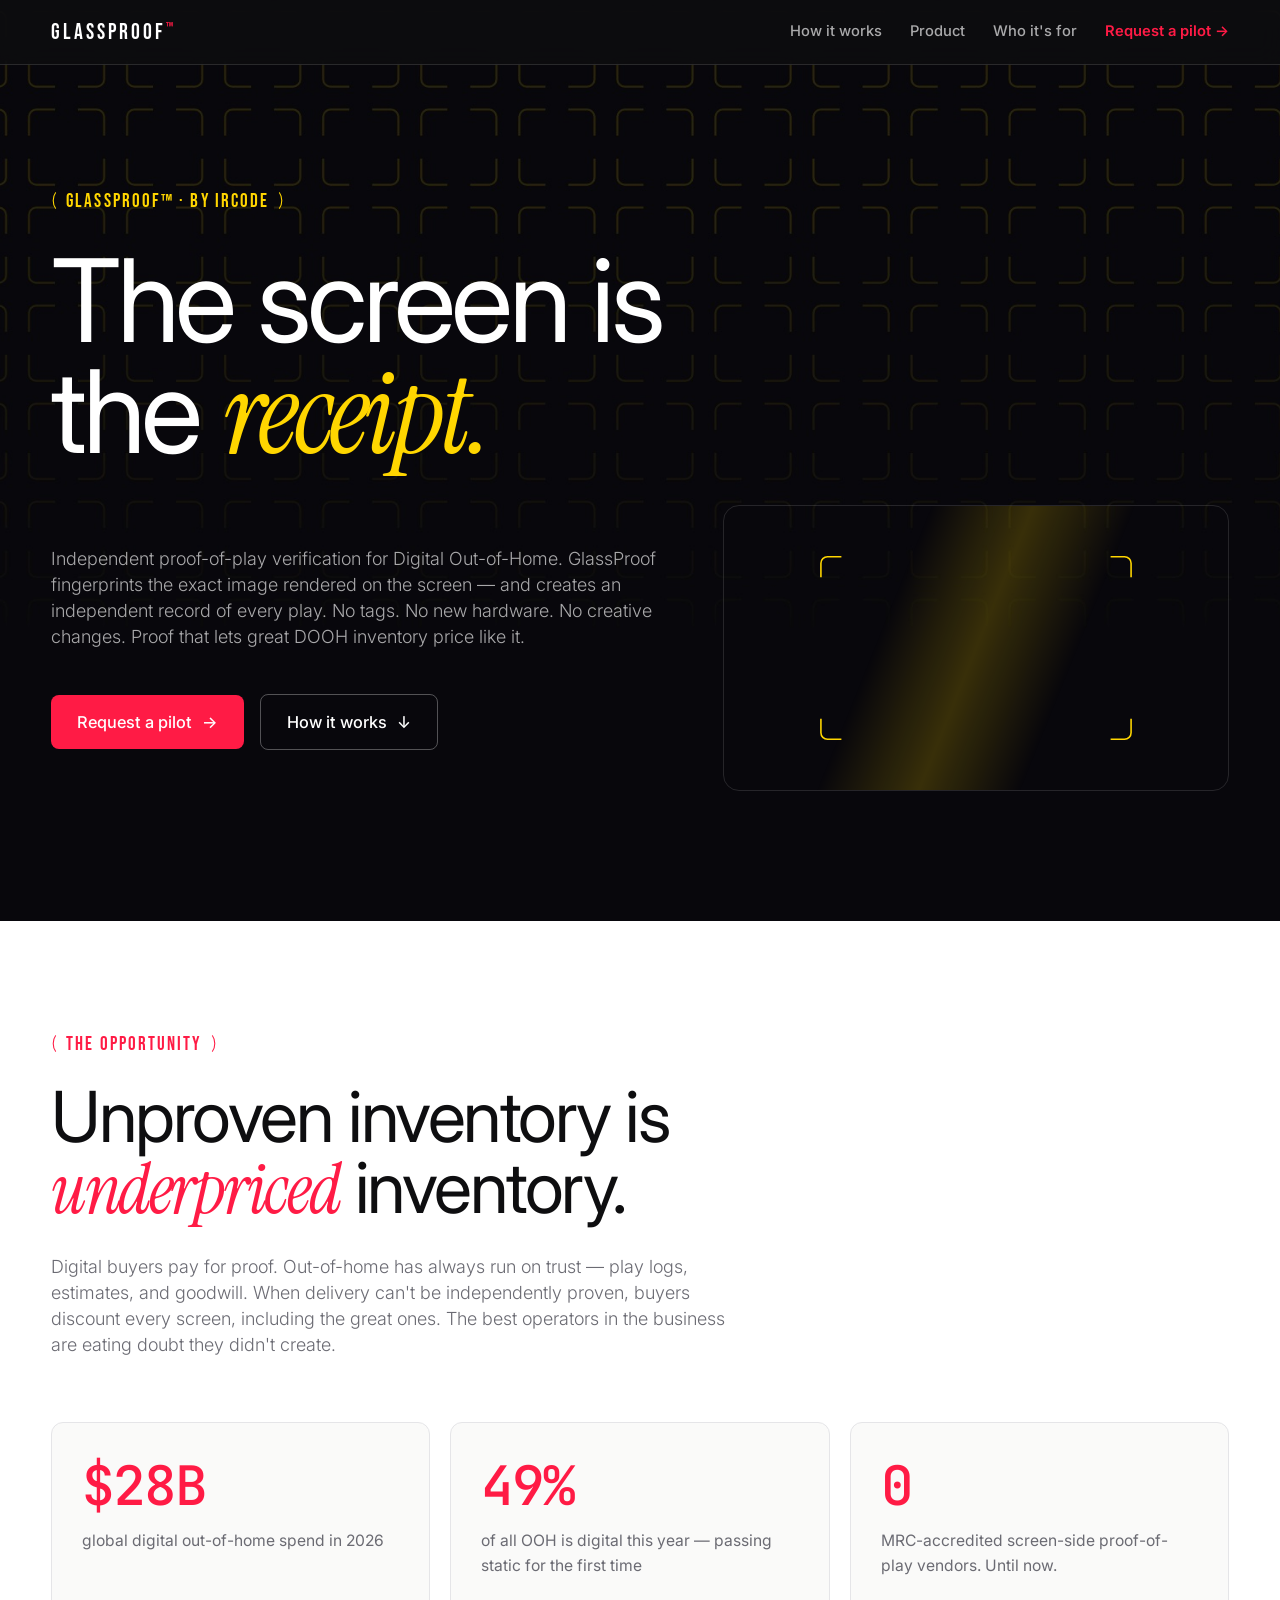
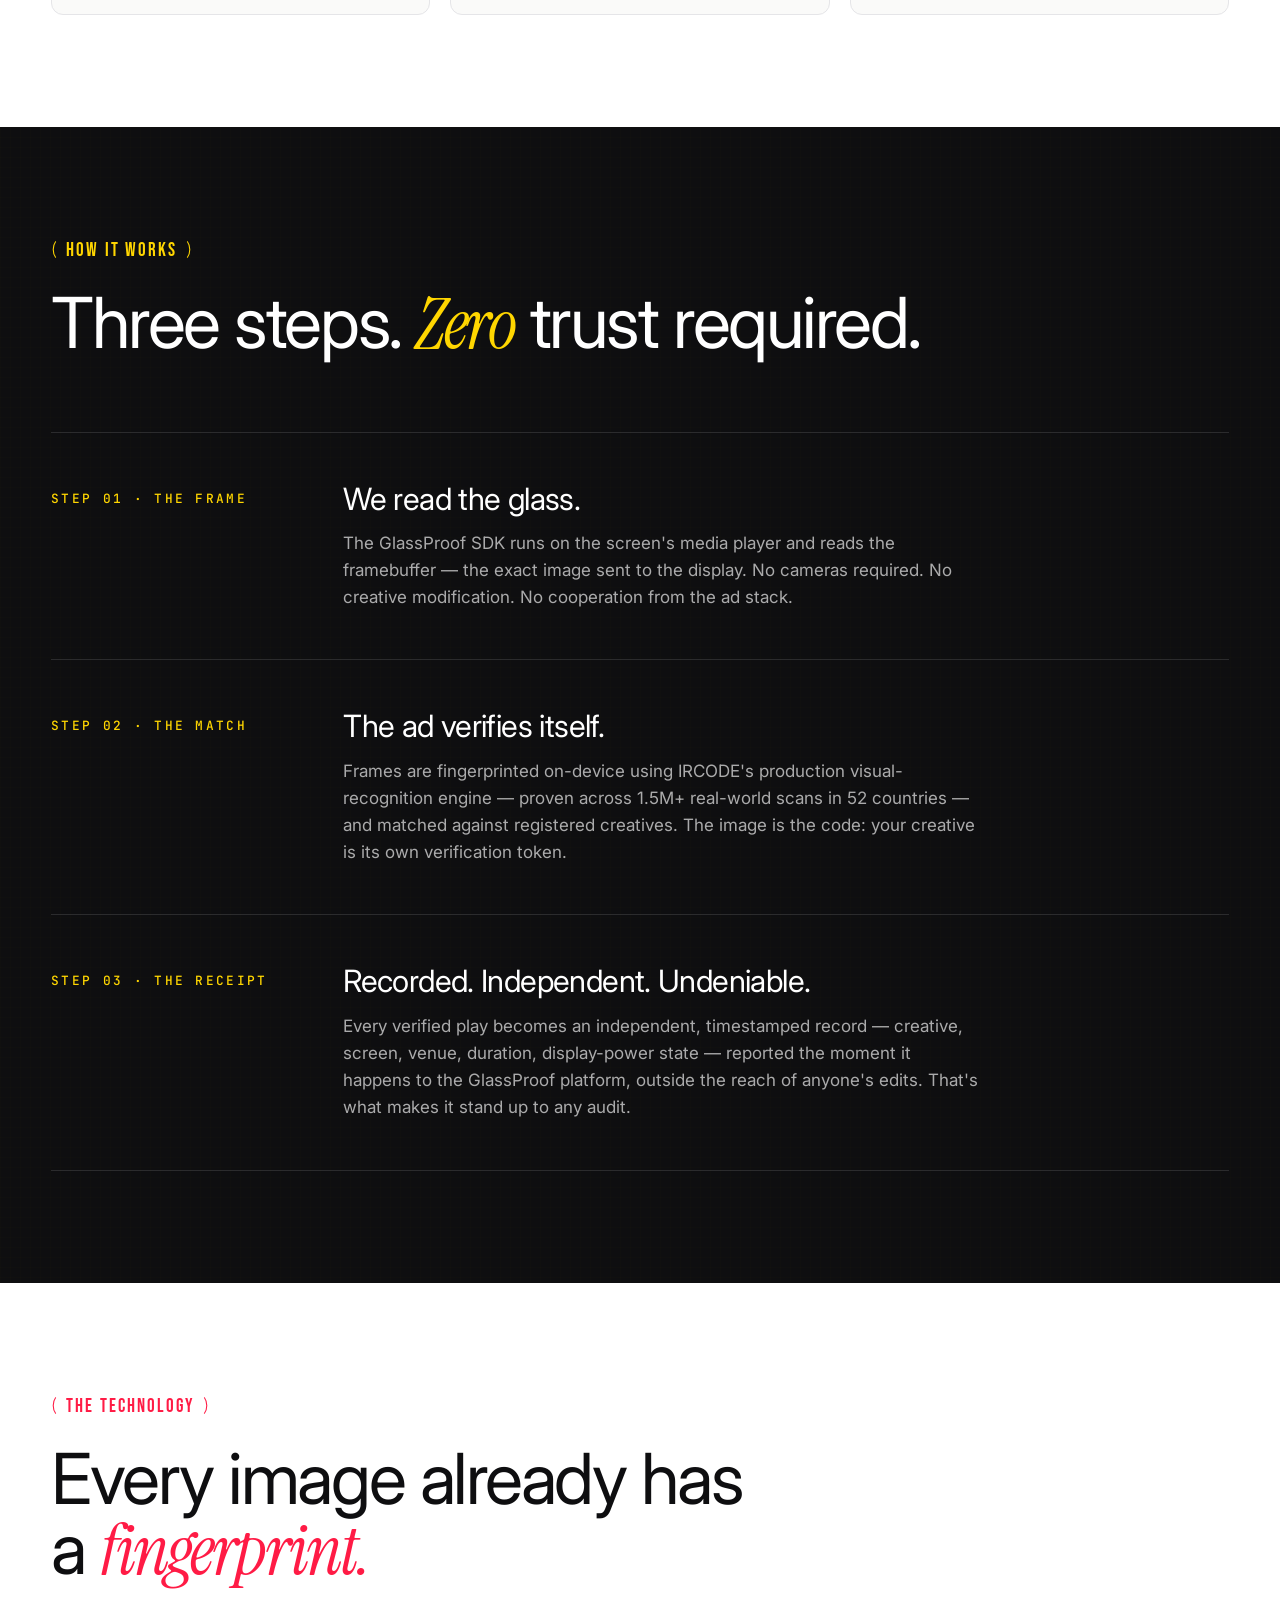
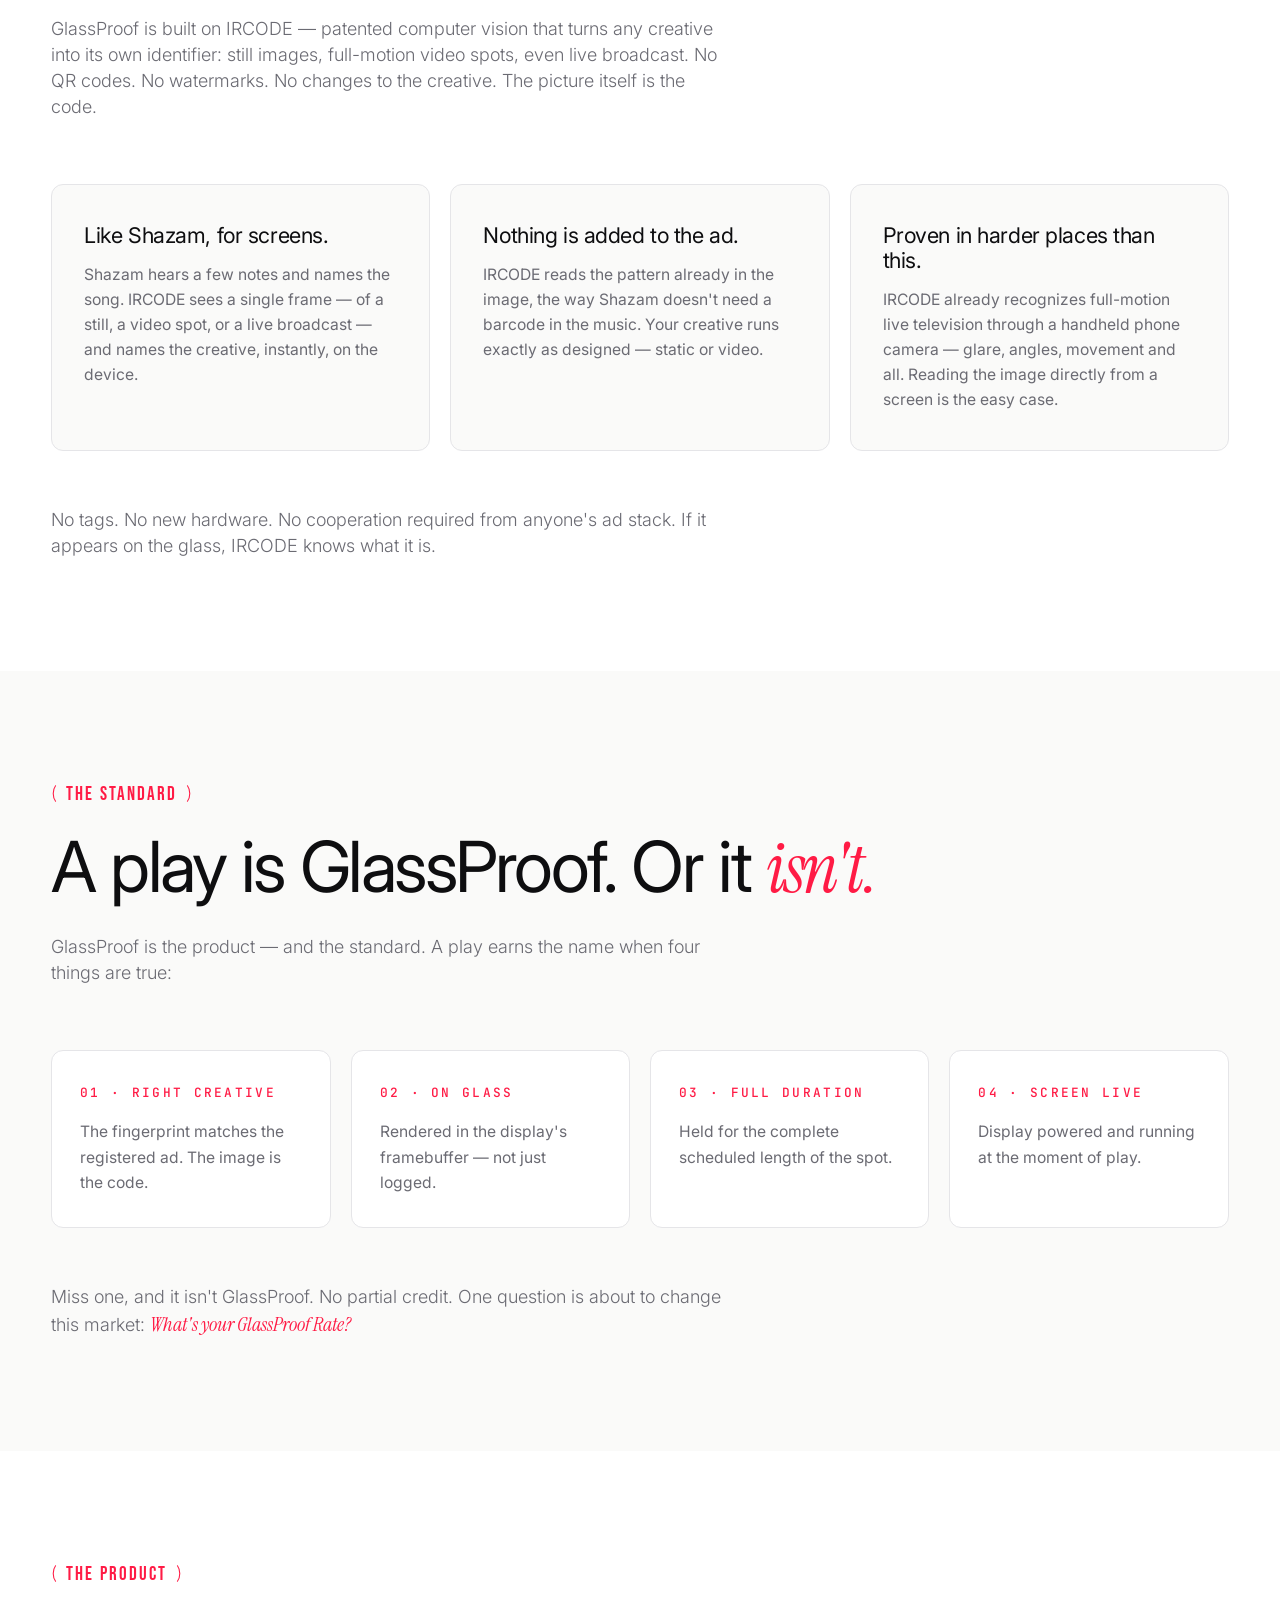
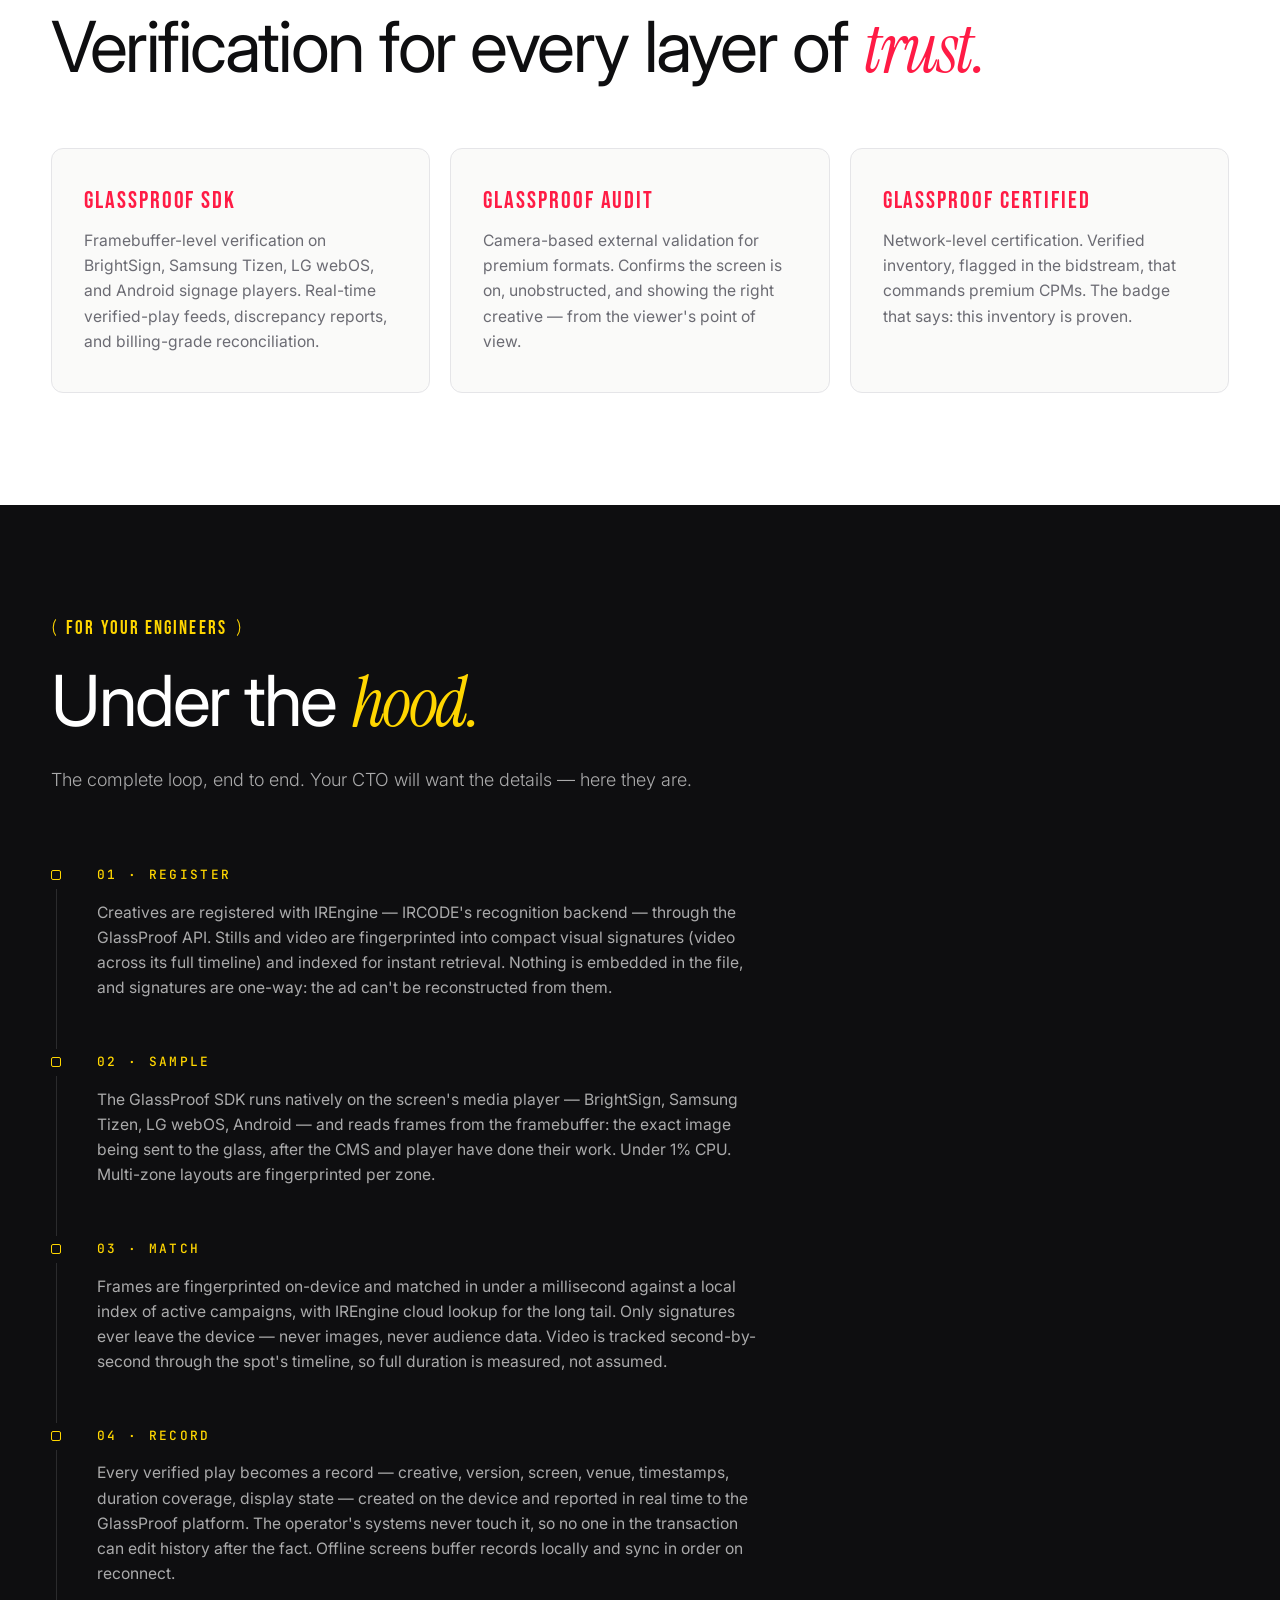
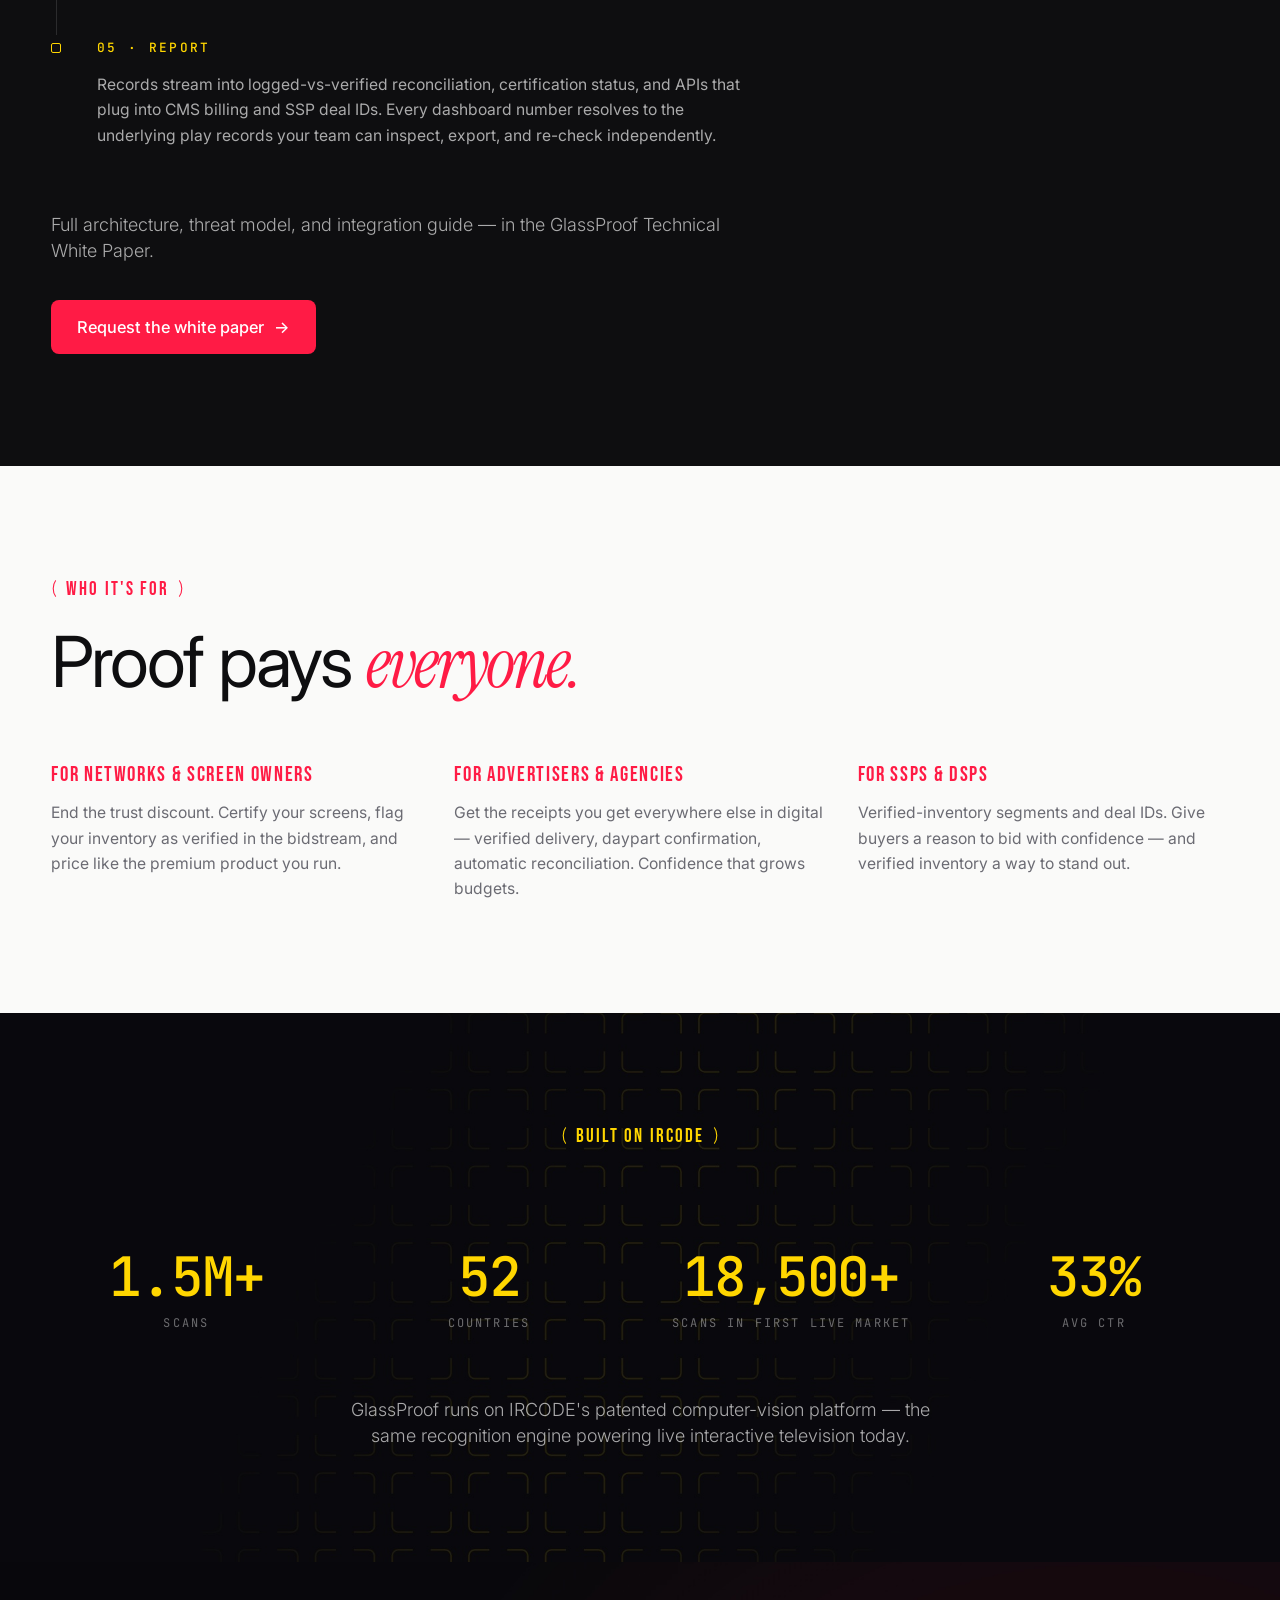
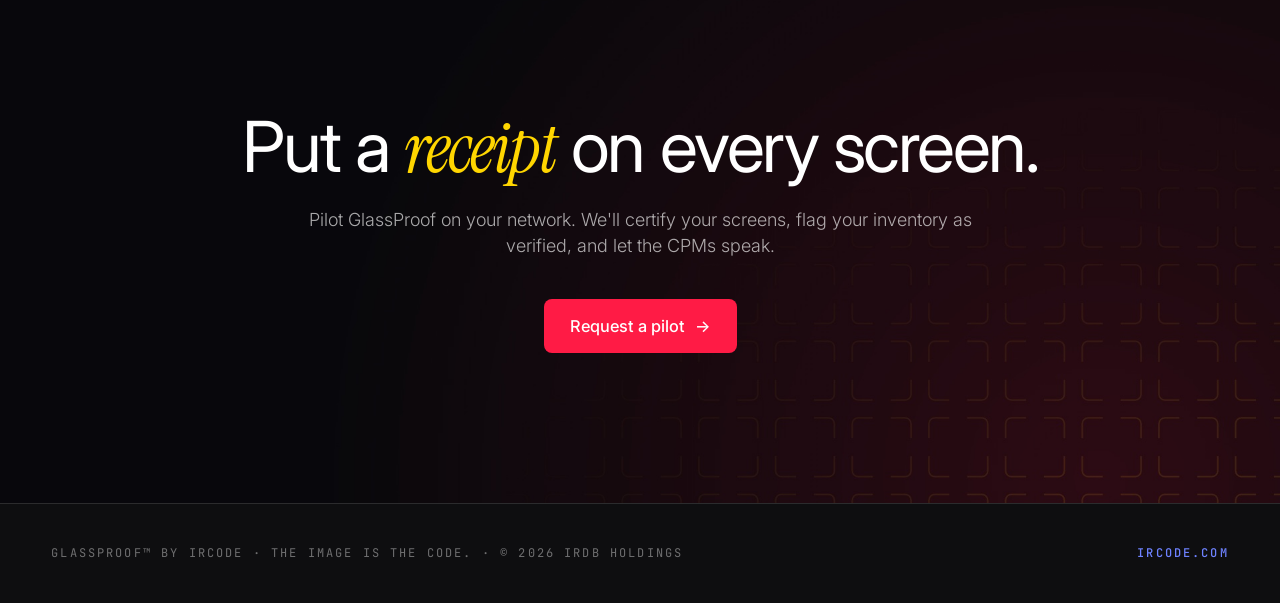
==== index.html @ 822cdcf4 "GlassProof marketing site" ====
<!DOCTYPE html>
<html lang="en">
<head>
  <meta charset="UTF-8">
  <meta name="viewport" content="width=device-width, initial-scale=1.0">
  <title>GlassProof™ by IRCODE — Digital Out-of-Home (DOOH) Proof-of-Play Verification</title>
  <meta name="description" content="Independent proof-of-play verification for Digital Out-of-Home (DOOH). GlassProof fingerprints the exact image rendered on the screen — and creates an independent record of every play.">
  <meta property="og:title" content="GlassProof™ by IRCODE — Digital Out-of-Home (DOOH) Proof-of-Play Verification">
  <meta property="og:description" content="Independent proof-of-play verification for Digital Out-of-Home (DOOH). No tags. No new hardware. No creative changes. Proof that lets great DOOH inventory price like it.">
  <meta property="og:type" content="website">
  <meta name="theme-color" content="#0E0E10">
  <link rel="preconnect" href="https://fonts.googleapis.com">
  <link rel="preconnect" href="https://fonts.gstatic.com" crossorigin>
  <link href="https://fonts.googleapis.com/css2?family=Bebas+Neue&family=Inter:wght@300;400;500;600;700&family=Instrument+Serif:ital@0;1&family=JetBrains+Mono:wght@400;500;700&display=swap" rel="stylesheet">
  <link rel="stylesheet" href="styles.css">
  <script>document.documentElement.classList.add('js');</script>
</head>
<body>

  <!-- ─── Header ─────────────────────────────────────────── -->
  <header class="site-header">
    <div class="container header-inner">
      <a href="#top" class="wordmark" aria-label="GlassProof — back to top">GLASSPROOF<span class="tm">™</span></a>
      <nav class="header-nav" aria-label="Primary">
        <a href="#how-it-works" class="nav-link">How it works</a>
        <a href="#product" class="nav-link">Product</a>
        <a href="#who" class="nav-link">Who it's for</a>
        <a href="mailto:bh@ircode.com?subject=GlassProof%20Pilot" class="nav-cta">Request a pilot <span class="arrow">→</span></a>
      </nav>
    </div>
  </header>

  <main id="top">

    <!-- ─── Hero ───────────────────────────────────────────── -->
    <section class="hero surface dark">
      <div class="hero-wash" aria-hidden="true"></div>
      <div class="container">
        <p class="eyebrow" data-reveal><svg class="pa" viewBox="0 0 7 22" fill="none" aria-hidden="true"><path d="M5.5 1 C1.5 6.5 1.5 15.5 5.5 21" stroke-width="1.4" stroke-linecap="round"/></svg><span class="txt">GLASSPROOF™ · BY IRCODE</span><svg class="pa" viewBox="0 0 7 22" fill="none" aria-hidden="true"><path d="M1.5 1 C5.5 6.5 5.5 15.5 1.5 21" stroke-width="1.4" stroke-linecap="round"/></svg></p>
        <h1 data-reveal>The screen is <br>the&nbsp;<em>receipt.</em></h1>
        <div class="hero-row">
          <div class="hero-copy">
            <p class="hero-sub" data-reveal>Independent proof-of-play verification for Digital Out-of-Home. GlassProof fingerprints the exact image rendered on the screen — and creates an independent record of every play. No tags. No new hardware. No creative changes. Proof that lets great DOOH inventory price like it.</p>
            <div class="cta-row" data-reveal>
              <a class="btn btn-primary" href="mailto:bh@ircode.com?subject=GlassProof%20Pilot">Request a pilot <span class="arrow">→</span></a>
              <a class="btn btn-ghost" href="#how-it-works">How it works <span class="arrow">↓</span></a>
            </div>
          </div>
          <figure class="hero-device" data-reveal aria-hidden="true">
            <img class="device-sweep" src="assets/scan-sweep_yellow_16x9.png" alt="" loading="eager">
            <img class="device-reticle" src="assets/reticle-frame_yellow_16x9.svg" alt="">
          </figure>
        </div>
      </div>
    </section>

    <!-- ─── Problem ────────────────────────────────────────── -->
    <section class="section section-problem surface">
      <div class="container">
        <p class="eyebrow" data-reveal><svg class="pa" viewBox="0 0 7 22" fill="none" aria-hidden="true"><path d="M5.5 1 C1.5 6.5 1.5 15.5 5.5 21" stroke-width="1.4" stroke-linecap="round"/></svg><span class="txt">The opportunity</span><svg class="pa" viewBox="0 0 7 22" fill="none" aria-hidden="true"><path d="M1.5 1 C5.5 6.5 5.5 15.5 1.5 21" stroke-width="1.4" stroke-linecap="round"/></svg></p>
        <h2 data-reveal>Unproven inventory is <em>underpriced</em>&nbsp;inventory.</h2>
        <p class="section-body" data-reveal>Digital buyers pay for proof. Out-of-home has always run on trust — play logs, estimates, and goodwill. When delivery can't be independently proven, buyers discount every screen, including the great ones. The best operators in the business are eating doubt they didn't create.</p>
        <div class="stat-grid">
          <div class="stat-card" data-reveal>
            <p class="stat-number">$28B</p>
            <p class="stat-label">global digital out-of-home spend in 2026</p>
          </div>
          <div class="stat-card" data-reveal>
            <p class="stat-number">49%</p>
            <p class="stat-label">of all OOH is digital this year — passing static for the first time</p>
          </div>
          <div class="stat-card" data-reveal>
            <p class="stat-number">0</p>
            <p class="stat-label">MRC-accredited screen-side proof-of-play vendors. Until now.</p>
          </div>
        </div>
      </div>
    </section>

    <!-- ─── How it works ───────────────────────────────────── -->
    <section class="section section-how surface dark" id="how-it-works">
      <div class="container">
        <p class="eyebrow" data-reveal><svg class="pa" viewBox="0 0 7 22" fill="none" aria-hidden="true"><path d="M5.5 1 C1.5 6.5 1.5 15.5 5.5 21" stroke-width="1.4" stroke-linecap="round"/></svg><span class="txt">How it works</span><svg class="pa" viewBox="0 0 7 22" fill="none" aria-hidden="true"><path d="M1.5 1 C5.5 6.5 5.5 15.5 1.5 21" stroke-width="1.4" stroke-linecap="round"/></svg></p>
        <h2 data-reveal>Three steps. <em>Zero</em> trust&nbsp;required.</h2>
        <ol class="steps">
          <li class="step" data-reveal>
            <p class="step-label">Step 01 · The frame</p>
            <div class="step-body">
              <h3>We read the glass.</h3>
              <p>The GlassProof SDK runs on the screen's media player and reads the framebuffer — the exact image sent to the display. No cameras required. No creative modification. No cooperation from the ad stack.</p>
            </div>
          </li>
          <li class="step" data-reveal>
            <p class="step-label">Step 02 · The match</p>
            <div class="step-body">
              <h3>The ad verifies itself.</h3>
              <p>Frames are fingerprinted on-device using IRCODE's production visual-recognition engine — proven across 1.5M+ real-world scans in 52 countries — and matched against registered creatives. The image is the code: your creative is its own verification token.</p>
            </div>
          </li>
          <li class="step" data-reveal>
            <p class="step-label">Step 03 · The receipt</p>
            <div class="step-body">
              <h3>Recorded. Independent. Undeniable.</h3>
              <p>Every verified play becomes an independent, timestamped record — creative, screen, venue, duration, display-power state — reported the moment it happens to the GlassProof platform, outside the reach of anyone's edits. That's what makes it stand up to any&nbsp;audit.</p>
            </div>
          </li>
        </ol>
      </div>
    </section>

    <!-- ─── The technology ─────────────────────────────────── -->
    <section class="section section-tech surface" id="technology">
      <div class="container">
        <p class="eyebrow" data-reveal><svg class="pa" viewBox="0 0 7 22" fill="none" aria-hidden="true"><path d="M5.5 1 C1.5 6.5 1.5 15.5 5.5 21" stroke-width="1.4" stroke-linecap="round"/></svg><span class="txt">The technology</span><svg class="pa" viewBox="0 0 7 22" fill="none" aria-hidden="true"><path d="M1.5 1 C5.5 6.5 5.5 15.5 1.5 21" stroke-width="1.4" stroke-linecap="round"/></svg></p>
        <h2 data-reveal>Every image already has a&nbsp;<em>fingerprint.</em></h2>
        <p class="section-body" data-reveal>GlassProof is built on IRCODE — patented computer vision that turns any creative into its own identifier: still images, full-motion video spots, even live broadcast. No QR codes. No watermarks. No changes to the creative. The picture itself is the code.</p>
        <div class="tech-grid">
          <div class="tech-card" data-reveal>
            <h3>Like Shazam, for screens.</h3>
            <p>Shazam hears a few notes and names the song. IRCODE sees a single frame — of a still, a video spot, or a live broadcast — and names the creative, instantly, on the device.</p>
          </div>
          <div class="tech-card" data-reveal>
            <h3>Nothing is added to the ad.</h3>
            <p>IRCODE reads the pattern already in the image, the way Shazam doesn't need a barcode in the music. Your creative runs exactly as designed — static or video.</p>
          </div>
          <div class="tech-card" data-reveal>
            <h3>Proven in harder places than this.</h3>
            <p>IRCODE already recognizes full-motion live television through a handheld phone camera — glare, angles, movement and all. Reading the image directly from a screen is the easy case.</p>
          </div>
        </div>
        <p class="tech-closer" data-reveal>No tags. No new hardware. No cooperation required from anyone's ad stack. If it appears on the glass, IRCODE knows what it&nbsp;is.</p>
      </div>
    </section>

    <!-- ─── The standard ───────────────────────────────────── -->
    <section class="section section-standard surface bg2" id="standard">
      <div class="container">
        <p class="eyebrow" data-reveal><svg class="pa" viewBox="0 0 7 22" fill="none" aria-hidden="true"><path d="M5.5 1 C1.5 6.5 1.5 15.5 5.5 21" stroke-width="1.4" stroke-linecap="round"/></svg><span class="txt">The standard</span><svg class="pa" viewBox="0 0 7 22" fill="none" aria-hidden="true"><path d="M1.5 1 C5.5 6.5 5.5 15.5 1.5 21" stroke-width="1.4" stroke-linecap="round"/></svg></p>
        <h2 data-reveal>A play is GlassProof. Or it&nbsp;<em>isn't.</em></h2>
        <p class="section-body" data-reveal>GlassProof is the product — and the standard. A play earns the name when four things are true:</p>
        <div class="cond-grid">
          <div class="cond-card" data-reveal>
            <p class="cond-label">01 · RIGHT CREATIVE</p>
            <p class="cond-copy">The fingerprint matches the registered ad. The image is the code.</p>
          </div>
          <div class="cond-card" data-reveal>
            <p class="cond-label">02 · ON GLASS</p>
            <p class="cond-copy">Rendered in the display's framebuffer — not just logged.</p>
          </div>
          <div class="cond-card" data-reveal>
            <p class="cond-label">03 · FULL DURATION</p>
            <p class="cond-copy">Held for the complete scheduled length of the spot.</p>
          </div>
          <div class="cond-card" data-reveal>
            <p class="cond-label">04 · SCREEN LIVE</p>
            <p class="cond-copy">Display powered and running at the moment of play.</p>
          </div>
        </div>
        <p class="standard-closer" data-reveal>Miss one, and it isn't GlassProof. No partial credit. One question is about to change this market: <em>What's your GlassProof&nbsp;Rate?</em></p>
      </div>
    </section>

    <!-- ─── Product tiers ──────────────────────────────────── -->
    <section class="section section-product surface" id="product">
      <div class="container">
        <p class="eyebrow" data-reveal><svg class="pa" viewBox="0 0 7 22" fill="none" aria-hidden="true"><path d="M5.5 1 C1.5 6.5 1.5 15.5 5.5 21" stroke-width="1.4" stroke-linecap="round"/></svg><span class="txt">The product</span><svg class="pa" viewBox="0 0 7 22" fill="none" aria-hidden="true"><path d="M1.5 1 C5.5 6.5 5.5 15.5 1.5 21" stroke-width="1.4" stroke-linecap="round"/></svg></p>
        <h2 data-reveal>Verification for every layer of&nbsp;<em>trust.</em></h2>
        <div class="card-grid">
          <div class="tier-card" data-reveal>
            <h3>GlassProof SDK</h3>
            <p>Framebuffer-level verification on BrightSign, Samsung Tizen, LG webOS, and Android signage players. Real-time verified-play feeds, discrepancy reports, and billing-grade reconciliation.</p>
          </div>
          <div class="tier-card" data-reveal>
            <h3>GlassProof Audit</h3>
            <p>Camera-based external validation for premium formats. Confirms the screen is on, unobstructed, and showing the right creative — from the viewer's point of view.</p>
          </div>
          <div class="tier-card" data-reveal>
            <h3>GlassProof Certified</h3>
            <p>Network-level certification. Verified inventory, flagged in the bidstream, that commands premium CPMs. The badge that says: this inventory is proven.</p>
          </div>
        </div>
      </div>
    </section>

    <!-- ─── Under the hood ─────────────────────────────────── -->
    <section class="section section-hood surface dark" id="under-the-hood">
      <div class="container">
        <p class="eyebrow" data-reveal><svg class="pa" viewBox="0 0 7 22" fill="none" aria-hidden="true"><path d="M5.5 1 C1.5 6.5 1.5 15.5 5.5 21" stroke-width="1.4" stroke-linecap="round"/></svg><span class="txt">For your engineers</span><svg class="pa" viewBox="0 0 7 22" fill="none" aria-hidden="true"><path d="M1.5 1 C5.5 6.5 5.5 15.5 1.5 21" stroke-width="1.4" stroke-linecap="round"/></svg></p>
        <h2 data-reveal>Under the&nbsp;<em>hood.</em></h2>
        <p class="section-body" data-reveal>The complete loop, end to end. Your CTO will want the details — here they&nbsp;are.</p>
        <ol class="hood-flow">
          <li class="hood-step" data-reveal>
            <p class="hood-label">01 · REGISTER</p>
            <p class="hood-copy">Creatives are registered with IREngine — IRCODE's recognition backend — through the GlassProof API. Stills and video are fingerprinted into compact visual signatures (video across its full timeline) and indexed for instant retrieval. Nothing is embedded in the file, and signatures are one-way: the ad can't be reconstructed from them.</p>
          </li>
          <li class="hood-step" data-reveal>
            <p class="hood-label">02 · SAMPLE</p>
            <p class="hood-copy">The GlassProof SDK runs natively on the screen's media player — BrightSign, Samsung Tizen, LG webOS, Android — and reads frames from the framebuffer: the exact image being sent to the glass, after the CMS and player have done their work. Under 1% CPU. Multi-zone layouts are fingerprinted per zone.</p>
          </li>
          <li class="hood-step" data-reveal>
            <p class="hood-label">03 · MATCH</p>
            <p class="hood-copy">Frames are fingerprinted on-device and matched in under a millisecond against a local index of active campaigns, with IREngine cloud lookup for the long tail. Only signatures ever leave the device — never images, never audience data. Video is tracked second-by-second through the spot's timeline, so full duration is measured, not assumed.</p>
          </li>
          <li class="hood-step" data-reveal>
            <p class="hood-label">04 · RECORD</p>
            <p class="hood-copy">Every verified play becomes a record — creative, version, screen, venue, timestamps, duration coverage, display state — created on the device and reported in real time to the GlassProof platform. The operator's systems never touch it, so no one in the transaction can edit history after the fact. Offline screens buffer records locally and sync in order on reconnect.</p>
          </li>
          <li class="hood-step" data-reveal>
            <p class="hood-label">05 · REPORT</p>
            <p class="hood-copy">Records stream into logged-vs-verified reconciliation, certification status, and APIs that plug into CMS billing and SSP deal IDs. Every dashboard number resolves to the underlying play records your team can inspect, export, and re-check independently.</p>
          </li>
        </ol>
        <p class="hood-closer" data-reveal>Full architecture, threat model, and integration guide — in the GlassProof Technical White&nbsp;Paper.</p>
        <div class="cta-row" data-reveal>
          <a class="btn btn-primary" href="mailto:bh@ircode.com?subject=GlassProof%20Technical%20White%20Paper">Request the white paper <span class="arrow">→</span></a>
        </div>
      </div>
    </section>

    <!-- ─── Who it's for ───────────────────────────────────── -->
    <section class="section section-who surface bg2" id="who">
      <div class="container">
        <p class="eyebrow" data-reveal><svg class="pa" viewBox="0 0 7 22" fill="none" aria-hidden="true"><path d="M5.5 1 C1.5 6.5 1.5 15.5 5.5 21" stroke-width="1.4" stroke-linecap="round"/></svg><span class="txt">Who it's for</span><svg class="pa" viewBox="0 0 7 22" fill="none" aria-hidden="true"><path d="M1.5 1 C5.5 6.5 5.5 15.5 1.5 21" stroke-width="1.4" stroke-linecap="round"/></svg></p>
        <h2 data-reveal>Proof pays&nbsp;<em>everyone.</em></h2>
        <div class="who-grid">
          <div class="who-col" data-reveal>
            <h3>For networks &amp; screen owners</h3>
            <p>End the trust discount. Certify your screens, flag your inventory as verified in the bidstream, and price like the premium product you run.</p>
          </div>
          <div class="who-col" data-reveal>
            <h3>For advertisers &amp; agencies</h3>
            <p>Get the receipts you get everywhere else in digital — verified delivery, daypart confirmation, automatic reconciliation. Confidence that grows budgets.</p>
          </div>
          <div class="who-col" data-reveal>
            <h3>For SSPs &amp; DSPs</h3>
            <p>Verified-inventory segments and deal IDs. Give buyers a reason to bid with confidence — and verified inventory a way to stand out.</p>
          </div>
        </div>
      </div>
    </section>

    <!-- ─── Proof band ─────────────────────────────────────── -->
    <section class="section section-proof surface dark">
      <div class="container">
        <p class="eyebrow" data-reveal><svg class="pa" viewBox="0 0 7 22" fill="none" aria-hidden="true"><path d="M5.5 1 C1.5 6.5 1.5 15.5 5.5 21" stroke-width="1.4" stroke-linecap="round"/></svg><span class="txt">Built on IRCODE</span><svg class="pa" viewBox="0 0 7 22" fill="none" aria-hidden="true"><path d="M1.5 1 C5.5 6.5 5.5 15.5 1.5 21" stroke-width="1.4" stroke-linecap="round"/></svg></p>
        <div class="proof-stats">
          <div class="proof-stat" data-reveal>
            <p class="stat-number">1.5M+</p>
            <p class="stat-label">scans</p>
          </div>
          <div class="proof-stat" data-reveal>
            <p class="stat-number">52</p>
            <p class="stat-label">countries</p>
          </div>
          <div class="proof-stat" data-reveal>
            <p class="stat-number">18,500+</p>
            <p class="stat-label">scans in first live market</p>
          </div>
          <div class="proof-stat" data-reveal>
            <p class="stat-number">33%</p>
            <p class="stat-label">avg CTR</p>
          </div>
        </div>
        <p class="proof-line" data-reveal>GlassProof runs on IRCODE's patented computer-vision platform — the same recognition engine powering live interactive television today.</p>
      </div>
    </section>

    <!-- ─── Final CTA ──────────────────────────────────────── -->
    <section class="section section-final surface dark">
      <div class="container">
        <h2 data-reveal>Put a <em>receipt</em> on every&nbsp;screen.</h2>
        <p class="section-body" data-reveal>Pilot GlassProof on your network. We'll certify your screens, flag your inventory as verified, and let the CPMs speak.</p>
        <div class="cta-row cta-center" data-reveal>
          <a class="btn btn-primary" href="mailto:bh@ircode.com?subject=GlassProof%20Pilot">Request a pilot <span class="arrow">→</span></a>
        </div>
      </div>
    </section>

  </main>

  <!-- ─── Footer ─────────────────────────────────────────── -->
  <footer class="site-footer surface dark">
    <div class="container footer-inner">
      <p>GLASSPROOF™ by IRCODE · The image is the code. · © 2026 IRDB Holdings</p>
      <a href="https://ircode.com" class="footer-link">ircode.com</a>
    </div>
  </footer>

  <script src="reveal.js" defer></script>
</body>
</html>
---- styles.css ----
/* ═══════════════════════════════════════════════════════════
   GlassProof™ by IRCODE — landing page
   Design language: OFFICIAL IRCODE 2026 BRAND SYSTEM
   Ink #0E0E10 · Coral #FF1B45 · Yellow #FFD600 · Spectral #2B4CF0 (#6E82FF on dark)
   Bebas Neue eyebrows · Inter body+headlines · Instrument Serif italic accent ·
   JetBrains Mono stats · 1280px container · custom cubic-bezier easing only
   ═══════════════════════════════════════════════════════════ */

:root {
  /* Palette — verbatim from BRAND-GUIDELINES-v2 */
  --bg: #FFFFFF;
  --bg-2: #FAFAF9;
  --bg-3: #F5F5F4;
  --ink: #0E0E10;
  --ink-2: #16161A;
  --ink-mute: #6B6B73;
  --ink-faint: #9B9BA3;
  --rule: #E5E5E8;
  --red: #FF1B45;
  --red-deep: #C4123A;
  --yellow: #FFD600;
  --yellow-deep: #C4A800;
  --spectral: #2B4CF0;
  --spectral-deep: #1E39C4;
  --spectral-lift: #6E82FF;

  /* Typography */
  --font-sans: "Inter", -apple-system, BlinkMacSystemFont, sans-serif;
  --font-italic: "Instrument Serif", Georgia, serif;
  --font-mono: "JetBrains Mono", ui-monospace, SFMono-Regular, monospace;
  --font-eyebrow: "Bebas Neue", "Inter", sans-serif;

  /* Type scale (brand fluid clamps; H1 min lowered for 390px safety) */
  --text-h1: clamp(44px, 9vw, 128px);
  --text-h2: clamp(40px, 5.5vw, 80px);
  --text-h3: clamp(24px, 2.4vw, 32px);
  --text-lede: clamp(18px, 1.4vw, 22px);

  /* Layout */
  --container-max: 1280px;
  --pad-x: clamp(20px, 4vw, 56px);

  /* Motion — custom curves only; ease/ease-in/ease-out/linear are banned */
  --ease-expo: cubic-bezier(0.16, 1, 0.3, 1);
  --ease-quart: cubic-bezier(0.25, 1, 0.5, 1);
  --ease-overshoot: cubic-bezier(0.34, 1.56, 0.64, 1);
}

/* Surface system — light by default, .dark flips the local tokens */
.surface {
  --s-bg: var(--bg);
  --s-text: var(--ink);
  --s-mute: var(--ink-mute);
  --s-faint: var(--ink-faint);
  --s-rule: var(--rule);
  --s-card: var(--bg-2);
  --s-accent: var(--red);        /* italic accents, eyebrows, stats: red on light */
  --s-spectral: var(--spectral);
  background: var(--s-bg);
  color: var(--s-text);
}
.surface.bg2 { --s-bg: var(--bg-2); --s-card: var(--bg); }
.surface.dark {
  --s-bg: var(--ink);
  --s-text: #FFFFFF;
  --s-mute: rgba(255, 255, 255, 0.65);
  --s-faint: rgba(255, 255, 255, 0.4);
  --s-rule: rgba(255, 255, 255, 0.12);
  --s-card: var(--ink-2);
  --s-accent: var(--yellow);     /* yellow on dark */
  --s-spectral: var(--spectral-lift);
}

*, *::before, *::after { box-sizing: border-box; }

html { scroll-behavior: smooth; }

body {
  margin: 0;
  background: var(--ink);
  color: #FFFFFF;
  font-family: var(--font-sans);
  font-size: 17px;
  font-weight: 400;
  line-height: 1.6;
  -webkit-font-smoothing: antialiased;
  -moz-osx-font-smoothing: grayscale;
  text-rendering: optimizeLegibility;
}

.container {
  max-width: var(--container-max);
  margin: 0 auto;
  padding: 0 var(--pad-x);
}

/* ─── Typography ─────────────────────────────────────────── */

h1, h2, h3 { margin: 0; }

h1 {
  font-size: var(--text-h1);
  font-weight: 400;
  letter-spacing: -0.04em;
  line-height: 0.96;
  margin: 28px 0 36px;
}

h2 {
  font-size: var(--text-h2);
  font-weight: 400;
  letter-spacing: -0.035em;
  line-height: 1.0;
  margin: 22px 0 30px;
  max-width: 22ch;
}

/* The italic signature: one word per headline drops to Instrument Serif.
   Yellow on dark, red on light — never spectral. */
h1 em, h2 em {
  font-family: var(--font-italic);
  font-style: italic;
  font-weight: 400;
  color: var(--s-accent);
}

h3 {
  font-size: var(--text-h3);
  font-weight: 400;
  letter-spacing: -0.02em;
  line-height: 1.15;
  margin: 0 0 14px;
}

p { margin: 0 0 1em; }
p:last-child { margin-bottom: 0; }

/* Eyebrow — Bebas Neue in parenthesis arcs. Yellow on dark, red on light. */
.eyebrow {
  display: inline-flex;
  align-items: center;
  gap: 9px;
  font-family: var(--font-eyebrow);
  font-size: 19px;
  font-weight: 400;
  line-height: 1;
  letter-spacing: 0.11em;
  text-transform: uppercase;
  color: var(--s-accent);
  margin: 0;
}
.eyebrow .pa { width: 6px; height: 17px; flex: none; display: block; }
.eyebrow .pa path { stroke: currentColor; }
.eyebrow .txt { padding-top: 2px; }  /* optical baseline nudge for Bebas */

.section-body {
  font-size: var(--text-lede);
  font-weight: 300;
  line-height: 1.45;
  color: var(--s-mute);
  max-width: 62ch;
}

/* ─── Header ─────────────────────────────────────────────── */

.site-header {
  position: fixed;
  top: 0; left: 0; right: 0;
  z-index: 100;
  background: rgba(14, 14, 16, 0.85);
  backdrop-filter: blur(12px);
  -webkit-backdrop-filter: blur(12px);
  border-bottom: 1px solid rgba(255, 255, 255, 0.12);
}

.header-inner {
  display: flex;
  align-items: center;
  justify-content: space-between;
  height: 64px;
}

.wordmark {
  font-family: var(--font-eyebrow);
  font-weight: 400;
  font-size: 1.35rem;
  letter-spacing: 0.14em;
  color: #FFFFFF;
  text-decoration: none;
  padding-top: 3px;   /* Bebas optical baseline */
}

.wordmark .tm {
  font-size: 0.55em;
  vertical-align: super;
  color: var(--red);
}

.header-nav {
  display: flex;
  align-items: center;
  gap: 28px;
}

.nav-link {
  color: rgba(255, 255, 255, 0.65);
  text-decoration: none;
  font-size: 0.92rem;
  font-weight: 500;
  transition: color 0.35s var(--ease-quart);
}

.nav-link:hover, .nav-link:focus-visible { color: #FFFFFF; }

.nav-cta {
  color: var(--red);
  text-decoration: none;
  font-size: 0.92rem;
  font-weight: 600;
  white-space: nowrap;
  transition: color 0.35s var(--ease-quart);
}

.nav-cta:hover, .nav-cta:focus-visible { color: #FFFFFF; }
.nav-cta:hover .arrow, .nav-cta:focus-visible .arrow { transform: translateX(3px); }

@media (max-width: 720px) {
  .nav-link { display: none; }
}

/* ─── Hero ───────────────────────────────────────────────── */

.hero {
  position: relative;
  padding: 190px 0 130px;
  overflow: hidden;
}

.hero-wash {
  position: absolute;
  inset: 0;
  background: url("assets/IRCODE-BG-01-fade-down-dark.jpg") center / cover no-repeat;
  pointer-events: none;
}

.hero .container { position: relative; z-index: 1; }

.hero-row {
  display: grid;
  grid-template-columns: minmax(0, 6fr) minmax(0, 5fr);
  gap: clamp(32px, 5vw, 72px);
  align-items: center;
}

.hero-sub {
  font-size: var(--text-lede);
  font-weight: 300;
  line-height: 1.45;
  color: var(--s-mute);
  max-width: 58ch;
  margin-bottom: 44px;
}

/* Reticle lock-on device — "verification at the glass" */
.hero-device {
  margin: 0;
  position: relative;
  border-radius: 16px;
  overflow: hidden;
  border: 1px solid rgba(255, 255, 255, 0.12);
}

.hero-device img {
  display: block;
  width: 100%;
  height: auto;
}

.device-reticle {
  position: absolute;
  inset: 0;
  width: 100%;
  height: 100%;
}

@media (max-width: 900px) {
  .hero { padding: 150px 0 96px; }
  .hero-row { grid-template-columns: 1fr; }
  .hero-device { max-width: 560px; }
}

/* ─── CTAs ───────────────────────────────────────────────── */

.cta-row {
  display: flex;
  flex-wrap: wrap;
  gap: 16px;
  align-items: center;
}

.cta-center { justify-content: center; }

.btn {
  display: inline-flex;
  align-items: center;
  gap: 10px;
  font-weight: 500;
  font-size: 1.02rem;
  text-decoration: none;
  padding: 14px 26px;
  border-radius: 8px;
  transition: background 0.35s var(--ease-quart), border-color 0.35s var(--ease-quart), transform 0.6s var(--ease-expo);
}

.btn:hover { transform: translateY(-3px); }

.arrow {
  display: inline-block;
  transition: transform 0.35s var(--ease-quart);
}

/* Coral primary CTA */
.btn-primary {
  background: var(--red);
  color: #FFFFFF;
}

.btn-primary:hover, .btn-primary:focus-visible {
  background: var(--red-deep);
}

.btn-primary:hover .arrow, .btn-primary:focus-visible .arrow { transform: translateX(4px); }

.btn-ghost {
  color: #FFFFFF;
  border: 1px solid rgba(255, 255, 255, 0.3);
  background: transparent;
}

.btn-ghost:hover, .btn-ghost:focus-visible {
  border-color: rgba(255, 255, 255, 0.6);
}

.btn-ghost:hover .arrow, .btn-ghost:focus-visible .arrow { transform: translateY(3px); }

a:focus-visible {
  outline: 2px solid var(--s-spectral, var(--spectral-lift));
  outline-offset: 3px;
}

/* ─── Sections ───────────────────────────────────────────── */

.section { padding: 112px 0; }

/* Problem — light surface, coral accents */

.stat-grid {
  display: grid;
  grid-template-columns: repeat(3, 1fr);
  gap: 20px;
  margin-top: 64px;
}

.stat-card {
  background: var(--s-card);
  border: 1px solid var(--s-rule);
  border-radius: 12px;
  padding: 36px 30px;
}

/* Stats live in JetBrains Mono — coral on light, yellow on dark */
.stat-number {
  font-family: var(--font-mono);
  font-size: clamp(2.4rem, 4.5vw, 3.4rem);
  font-weight: 500;
  letter-spacing: -0.04em;
  line-height: 1;
  color: var(--s-accent);
  margin: 0 0 14px;
}

.stat-label {
  font-size: 0.98rem;
  color: var(--s-mute);
  margin: 0;
}

/* How it works — ink surface with recognition-mesh texture */

.section-how { position: relative; overflow: hidden; }

.section-how::before {
  content: "";
  position: absolute;
  inset: 0;
  background: url("assets/scan-mesh-tile_yellow_400px.png") repeat;
  background-size: 400px 400px;
  opacity: 0.06;
  pointer-events: none;
}

.section-how .container { position: relative; z-index: 1; }

.steps {
  list-style: none;
  margin: 72px 0 0;
  padding: 0;
  display: grid;
  gap: 0;
}

.step {
  display: grid;
  grid-template-columns: 260px 1fr;
  gap: 32px;
  padding: 48px 0;
  border-top: 1px solid var(--s-rule);
}

.step:last-child { border-bottom: 1px solid var(--s-rule); }

.step-label {
  font-family: var(--font-mono);
  font-size: 0.8rem;
  font-weight: 500;
  letter-spacing: 0.18em;
  text-transform: uppercase;
  color: var(--s-accent);
  margin: 8px 0 0;
}

.step-body h3 { color: var(--s-text); }

.step-body p {
  color: var(--s-mute);
  max-width: 58ch;
}

@media (max-width: 820px) {
  .step { grid-template-columns: 1fr; gap: 12px; padding: 36px 0; }
  .step-label { margin: 0; }
}

/* The technology — light surface, three plain-English explainer cards */

.tech-grid {
  display: grid;
  grid-template-columns: repeat(3, 1fr);
  gap: 20px;
  margin-top: 64px;
}

.tech-card {
  background: var(--s-card);
  border: 1px solid var(--s-rule);
  border-radius: 12px;
  padding: 38px 32px;
}

.tech-card h3 {
  font-size: 1.35rem;
  letter-spacing: -0.02em;
  color: var(--s-text);
}

.tech-card p { color: var(--s-mute); font-size: 0.98rem; margin: 0; }

.tech-closer {
  font-size: var(--text-lede);
  font-weight: 300;
  line-height: 1.45;
  color: var(--s-mute);
  max-width: 62ch;
  margin: 56px 0 0;
}

/* The standard — bg-2 surface, four mono-labeled condition cards */

.cond-grid {
  display: grid;
  grid-template-columns: repeat(4, 1fr);
  gap: 20px;
  margin-top: 64px;
}

.cond-card {
  background: var(--s-card);
  border: 1px solid var(--s-rule);
  border-radius: 12px;
  padding: 32px 28px;
}

/* Condition labels share the step-label mono grammar — coral on light */
.cond-label {
  font-family: var(--font-mono);
  font-size: 0.8rem;
  font-weight: 500;
  letter-spacing: 0.18em;
  text-transform: uppercase;
  color: var(--s-accent);
  margin: 0 0 16px;
}

.cond-copy { color: var(--s-mute); font-size: 0.98rem; margin: 0; }

.standard-closer {
  font-size: var(--text-lede);
  font-weight: 300;
  line-height: 1.45;
  color: var(--s-mute);
  max-width: 62ch;
  margin: 56px 0 0;
}

.standard-closer em {
  font-family: var(--font-italic);
  font-style: italic;
  font-weight: 400;
  font-size: 1.12em;
  color: var(--s-accent);
}

@media (max-width: 1020px) {
  .cond-grid { grid-template-columns: repeat(2, 1fr); }
}

@media (max-width: 600px) {
  .cond-grid { grid-template-columns: 1fr; }
}

/* Product tiers — light surface, Bebas card titles */

.card-grid {
  display: grid;
  grid-template-columns: repeat(3, 1fr);
  gap: 20px;
  margin-top: 64px;
}

.tier-card {
  background: var(--s-card);
  border: 1px solid var(--s-rule);
  border-radius: 12px;
  padding: 38px 32px;
  transition: border-color 0.35s var(--ease-quart), transform 0.6s var(--ease-expo);
}

.tier-card:hover {
  border-color: var(--red);
  transform: translateY(-3px);
}

.tier-card h3 {
  font-family: var(--font-eyebrow);
  font-size: 1.5rem;
  letter-spacing: 0.08em;
  text-transform: uppercase;
  color: var(--s-accent);
}

.tier-card p { color: var(--s-mute); font-size: 0.98rem; }

/* Under the hood — ink surface, five-step technical flow with connecting rule */

.hood-flow {
  list-style: none;
  margin: 72px 0 0;
  padding: 0;
  max-width: 900px;
}

.hood-step {
  position: relative;
  padding: 0 0 52px 46px;
}

.hood-step:last-child { padding-bottom: 0; }

/* Node marker — yellow-outlined, mono-grammar companion to the step label */
.hood-step::before {
  content: "";
  position: absolute;
  left: 0;
  top: 5px;
  width: 10px;
  height: 10px;
  border: 1px solid var(--s-accent);
  border-radius: 2px;
}

/* Connecting rule down to the next node */
.hood-step::after {
  content: "";
  position: absolute;
  left: 5px;
  top: 24px;
  bottom: 3px;
  width: 1px;
  background: var(--s-rule);
}

.hood-step:last-child::after { display: none; }

/* Step labels share the step/condition mono grammar — yellow on dark */
.hood-label {
  font-family: var(--font-mono);
  font-size: 0.8rem;
  font-weight: 500;
  letter-spacing: 0.18em;
  text-transform: uppercase;
  color: var(--s-accent);
  margin: 0 0 14px;
}

.hood-copy {
  color: var(--s-mute);
  font-size: 0.98rem;
  max-width: 66ch;
  margin: 0;
}

.hood-closer {
  font-size: var(--text-lede);
  font-weight: 300;
  line-height: 1.45;
  color: var(--s-mute);
  max-width: 62ch;
  margin: 64px 0 36px;
}

@media (max-width: 720px) {
  .hood-step { padding: 0 0 44px 32px; }
  .hood-step:last-child { padding-bottom: 0; }
}

/* Who it's for — bg-2 surface, Bebas column labels */

.who-grid {
  display: grid;
  grid-template-columns: repeat(3, 1fr);
  gap: 48px 32px;
  margin-top: 64px;
}

.who-col h3 {
  font-family: var(--font-eyebrow);
  font-size: 1.3rem;
  letter-spacing: 0.08em;
  text-transform: uppercase;
  color: var(--s-accent);
}

.who-col p { color: var(--s-mute); font-size: 0.98rem; }

@media (max-width: 900px) {
  .stat-grid, .card-grid, .who-grid, .tech-grid { grid-template-columns: 1fr; }
}

/* Proof band — ink surface with scan-sweep wash, mono yellow stats */

.section-proof {
  position: relative;
  overflow: hidden;
  text-align: center;
}

.section-proof::before {
  content: "";
  position: absolute;
  inset: 0;
  background: url("assets/IRCODE-BG-09-sweep-band-dark.jpg") center / cover no-repeat;
  opacity: 0.75;
  pointer-events: none;
}

.section-proof .container { position: relative; z-index: 1; }

.section-proof .eyebrow { margin-bottom: 48px; }

.proof-stats {
  display: grid;
  grid-template-columns: repeat(4, 1fr);
  gap: 32px;
  margin: 56px 0 64px;
}

.proof-stat .stat-number { margin-bottom: 10px; }

.proof-stat .stat-label {
  font-family: var(--font-mono);
  text-transform: uppercase;
  letter-spacing: 0.18em;
  font-size: 0.75rem;
  color: var(--s-faint);
}

.proof-line {
  font-weight: 300;
  color: var(--s-mute);
  font-size: var(--text-lede);
  line-height: 1.45;
  max-width: 56ch;
  margin: 0 auto;
}

@media (max-width: 720px) {
  .proof-stats { grid-template-columns: repeat(2, 1fr); }
}

/* Final CTA — ink surface with coral corner bloom */

.section-final {
  position: relative;
  overflow: hidden;
  text-align: center;
  padding: 150px 0;
}

.section-final::before {
  content: "";
  position: absolute;
  inset: 0;
  background: url("assets/IRCODE-BG-12-corner-bloom-coral.jpg") center / cover no-repeat;
  pointer-events: none;
}

.section-final .container { position: relative; z-index: 1; }

.section-final h2 { margin: 0 auto 24px; }

.section-final .section-body { margin: 0 auto 40px; }

/* ─── Footer ─────────────────────────────────────────────── */

.site-footer {
  border-top: 1px solid rgba(255, 255, 255, 0.12);
  padding: 40px 0;
}

.footer-inner {
  display: flex;
  flex-wrap: wrap;
  gap: 12px 24px;
  align-items: center;
  justify-content: space-between;
  color: var(--s-faint);
  font-family: var(--font-mono);
  font-size: 0.75rem;
  text-transform: uppercase;
  letter-spacing: 0.18em;
}

.footer-inner p { margin: 0; }

/* Spectral is functional only: links, focus rings. Lift variant on dark. */
.footer-link {
  color: var(--spectral-lift);
  text-decoration: none;
  font-weight: 500;
  transition: color 0.35s var(--ease-quart);
}

.footer-link:hover, .footer-link:focus-visible { color: #FFFFFF; }

/* ─── Reveal animations (JS-enhanced; content visible without JS) ── */

.js [data-reveal] {
  opacity: 0;
  transform: translateY(24px);
  transition: opacity 0.7s var(--ease-expo), transform 0.7s var(--ease-expo);
}

.js [data-reveal].in {
  opacity: 1;
  transform: none;
}

@media (prefers-reduced-motion: reduce) {
  html { scroll-behavior: auto; }
  .js [data-reveal] {
    opacity: 1;
    transform: none;
    transition: none;
  }
  .btn, .tier-card { transition: none; }
}

/* ─── Mobile refinements ─────────────────────────────────── */

@media (max-width: 720px) {
  body { font-size: 16px; }
  .section { padding: 84px 0; }
  .section-final { padding: 110px 0; }
  .btn { padding: 13px 24px; font-size: 0.98rem; }
}
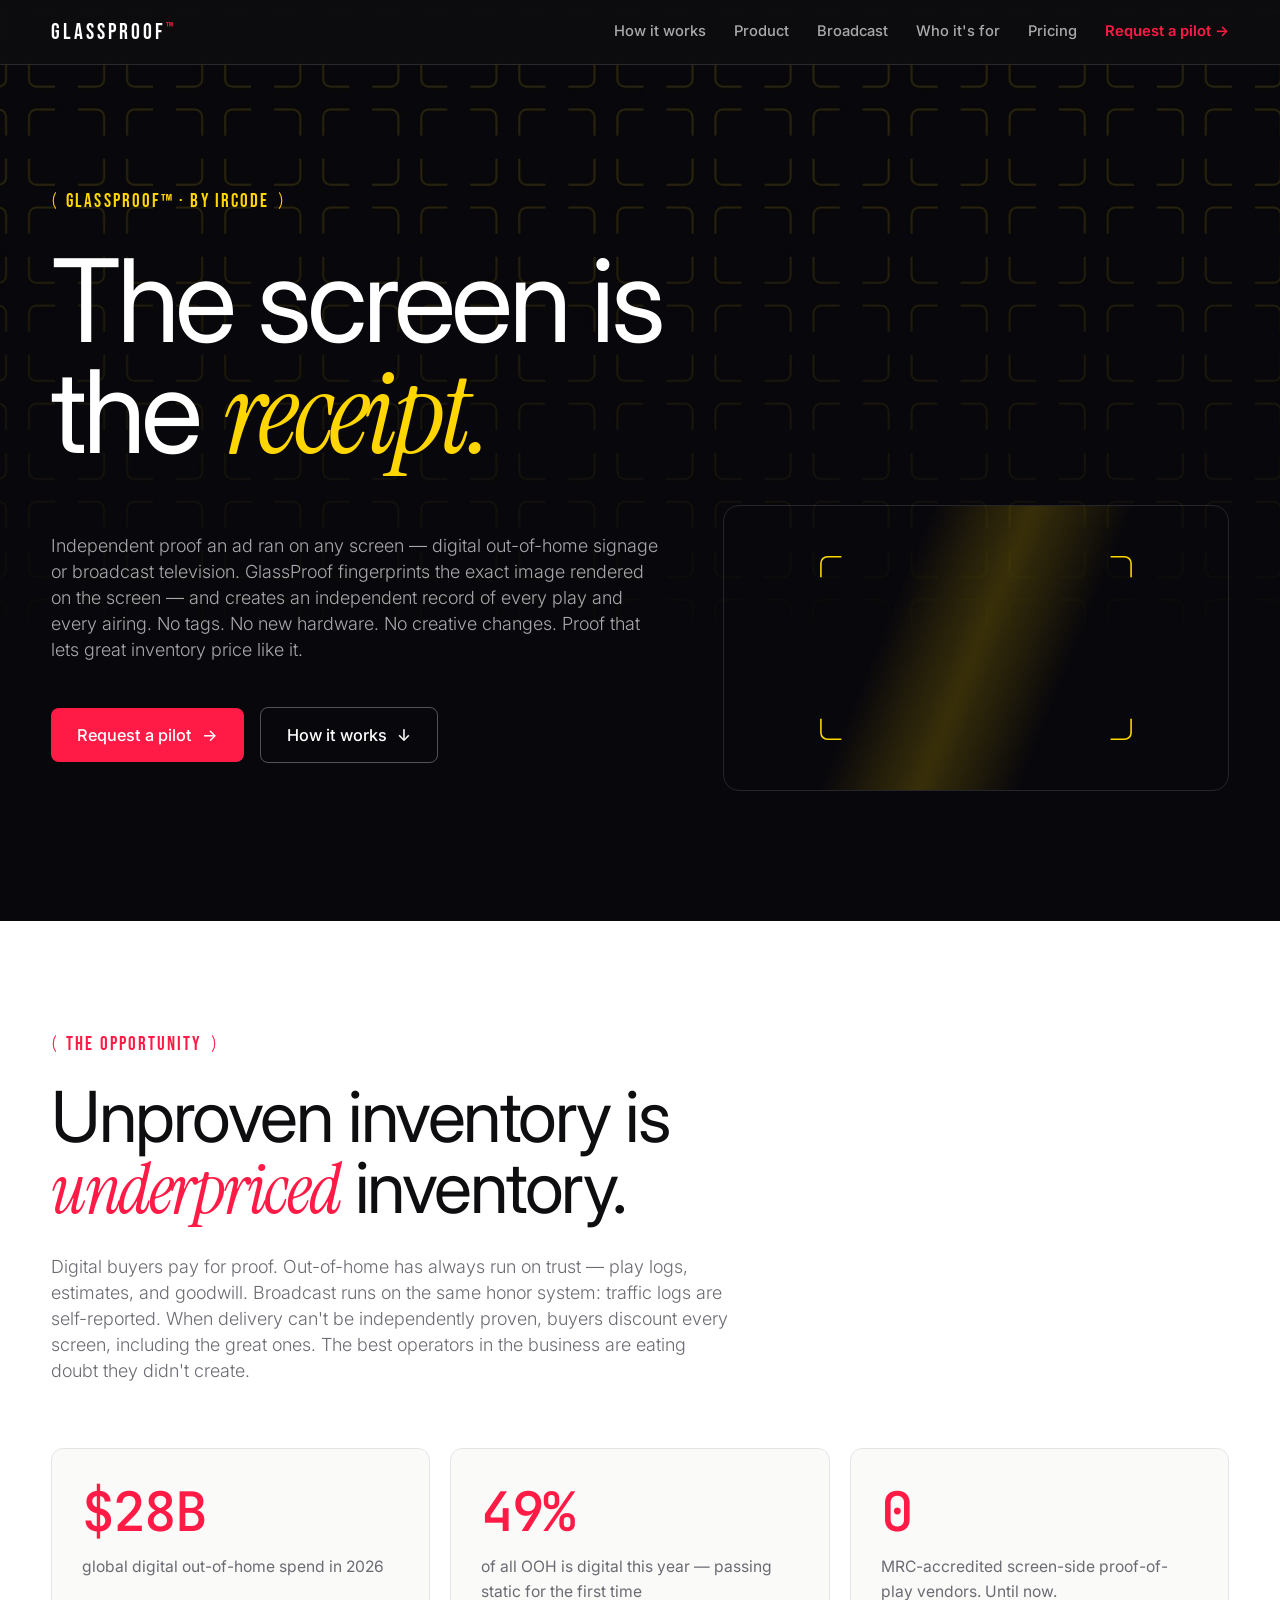
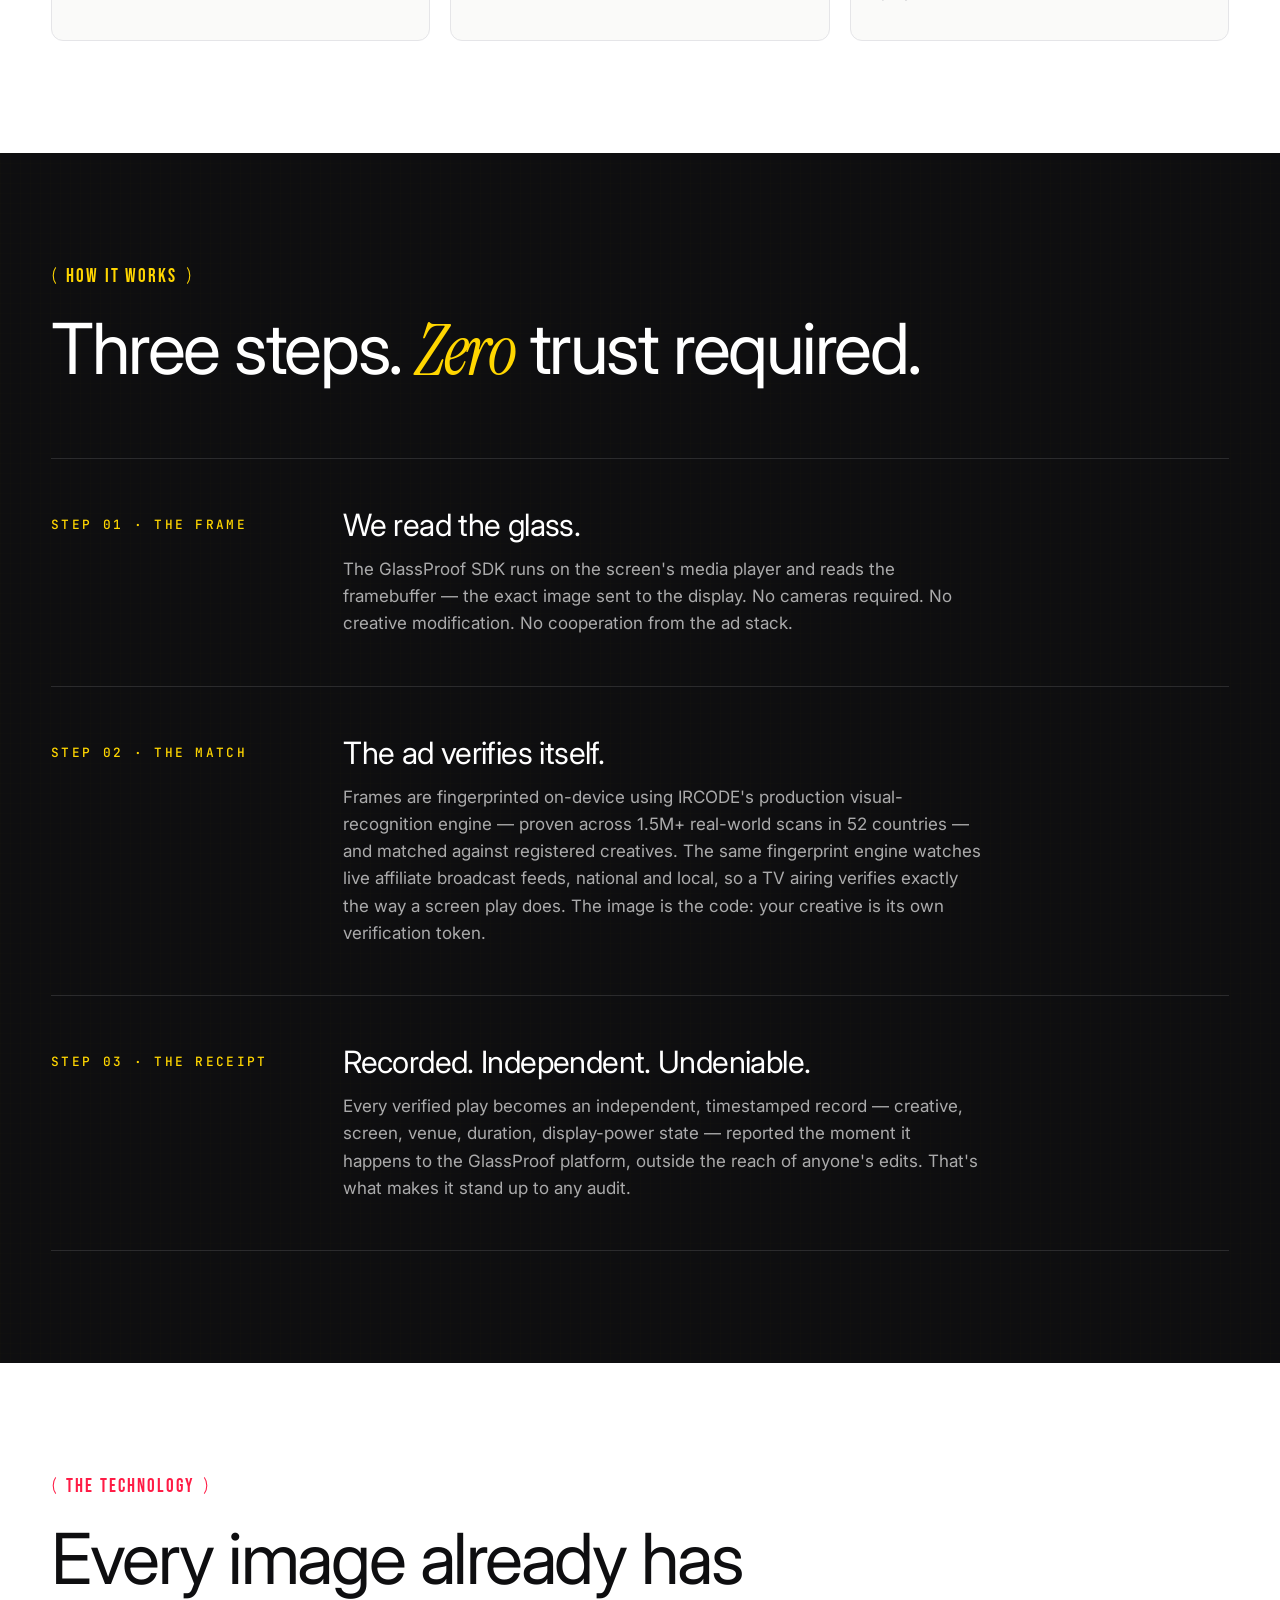
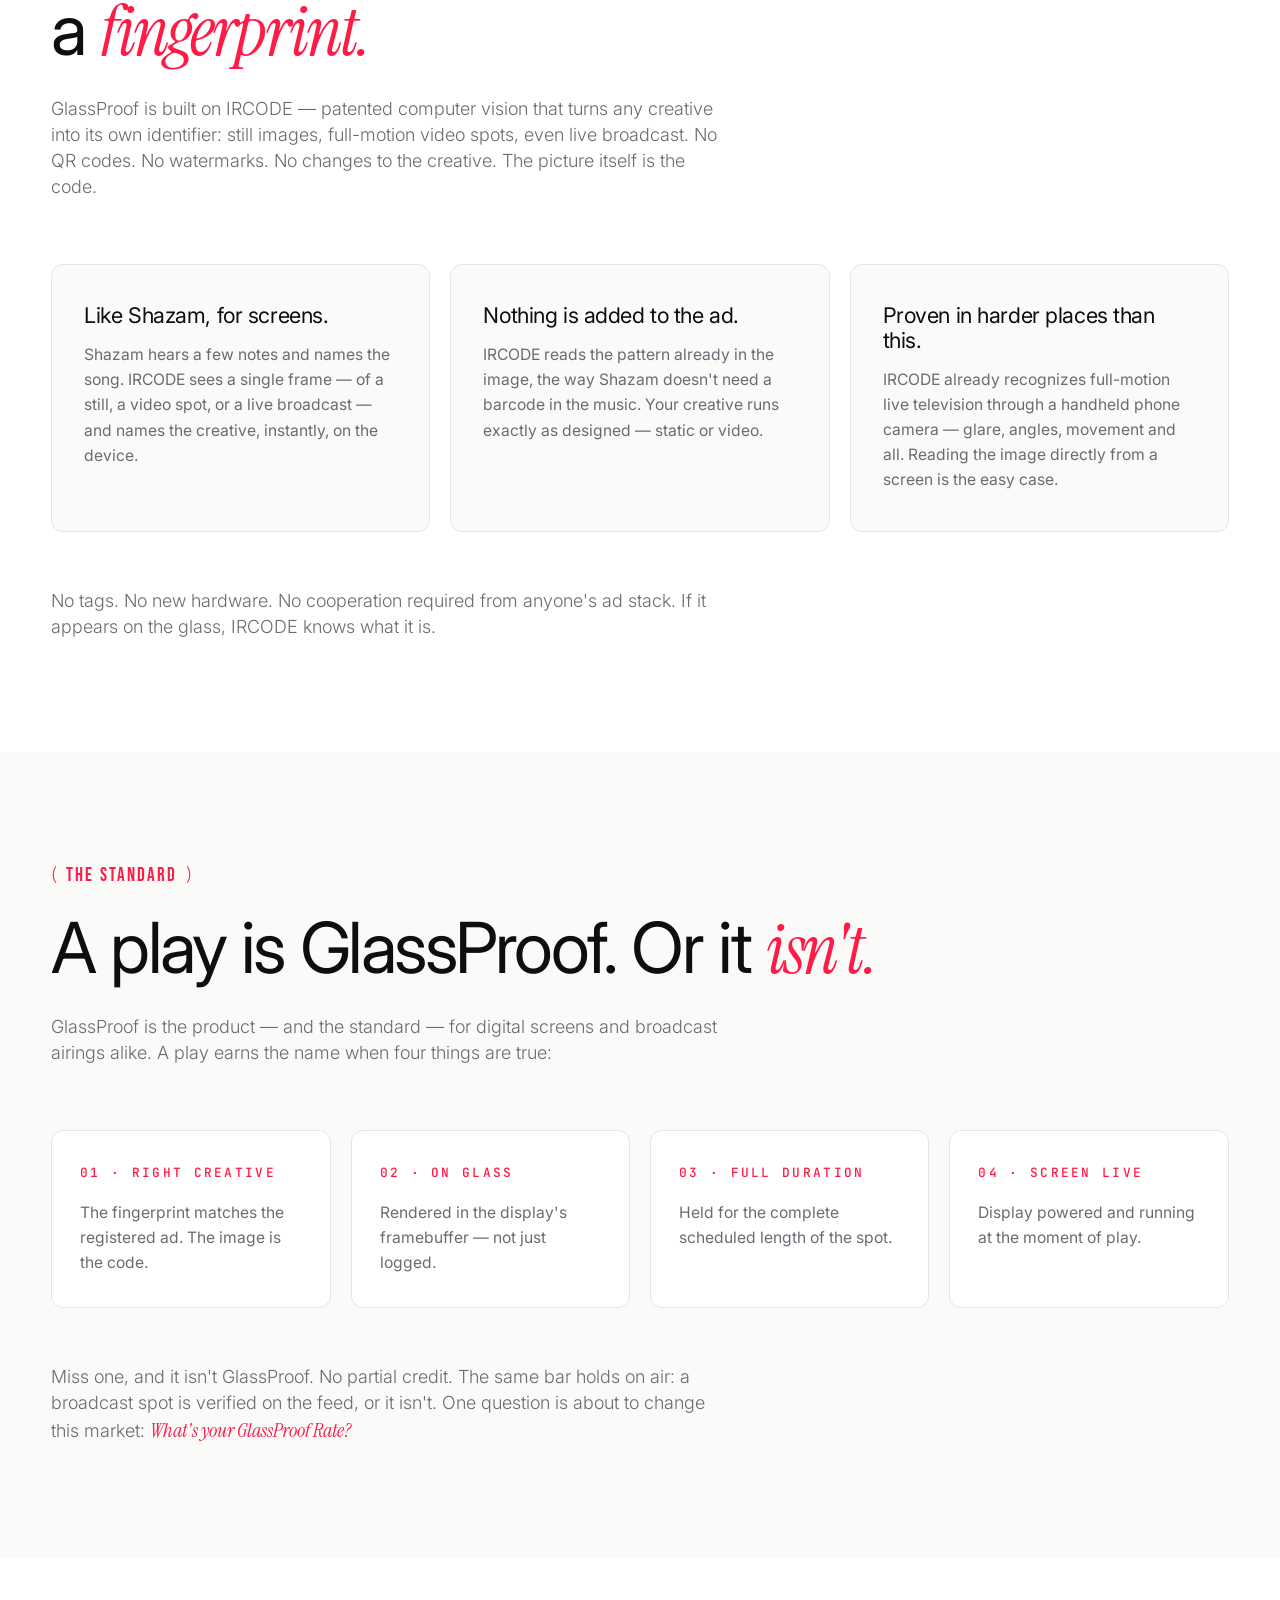
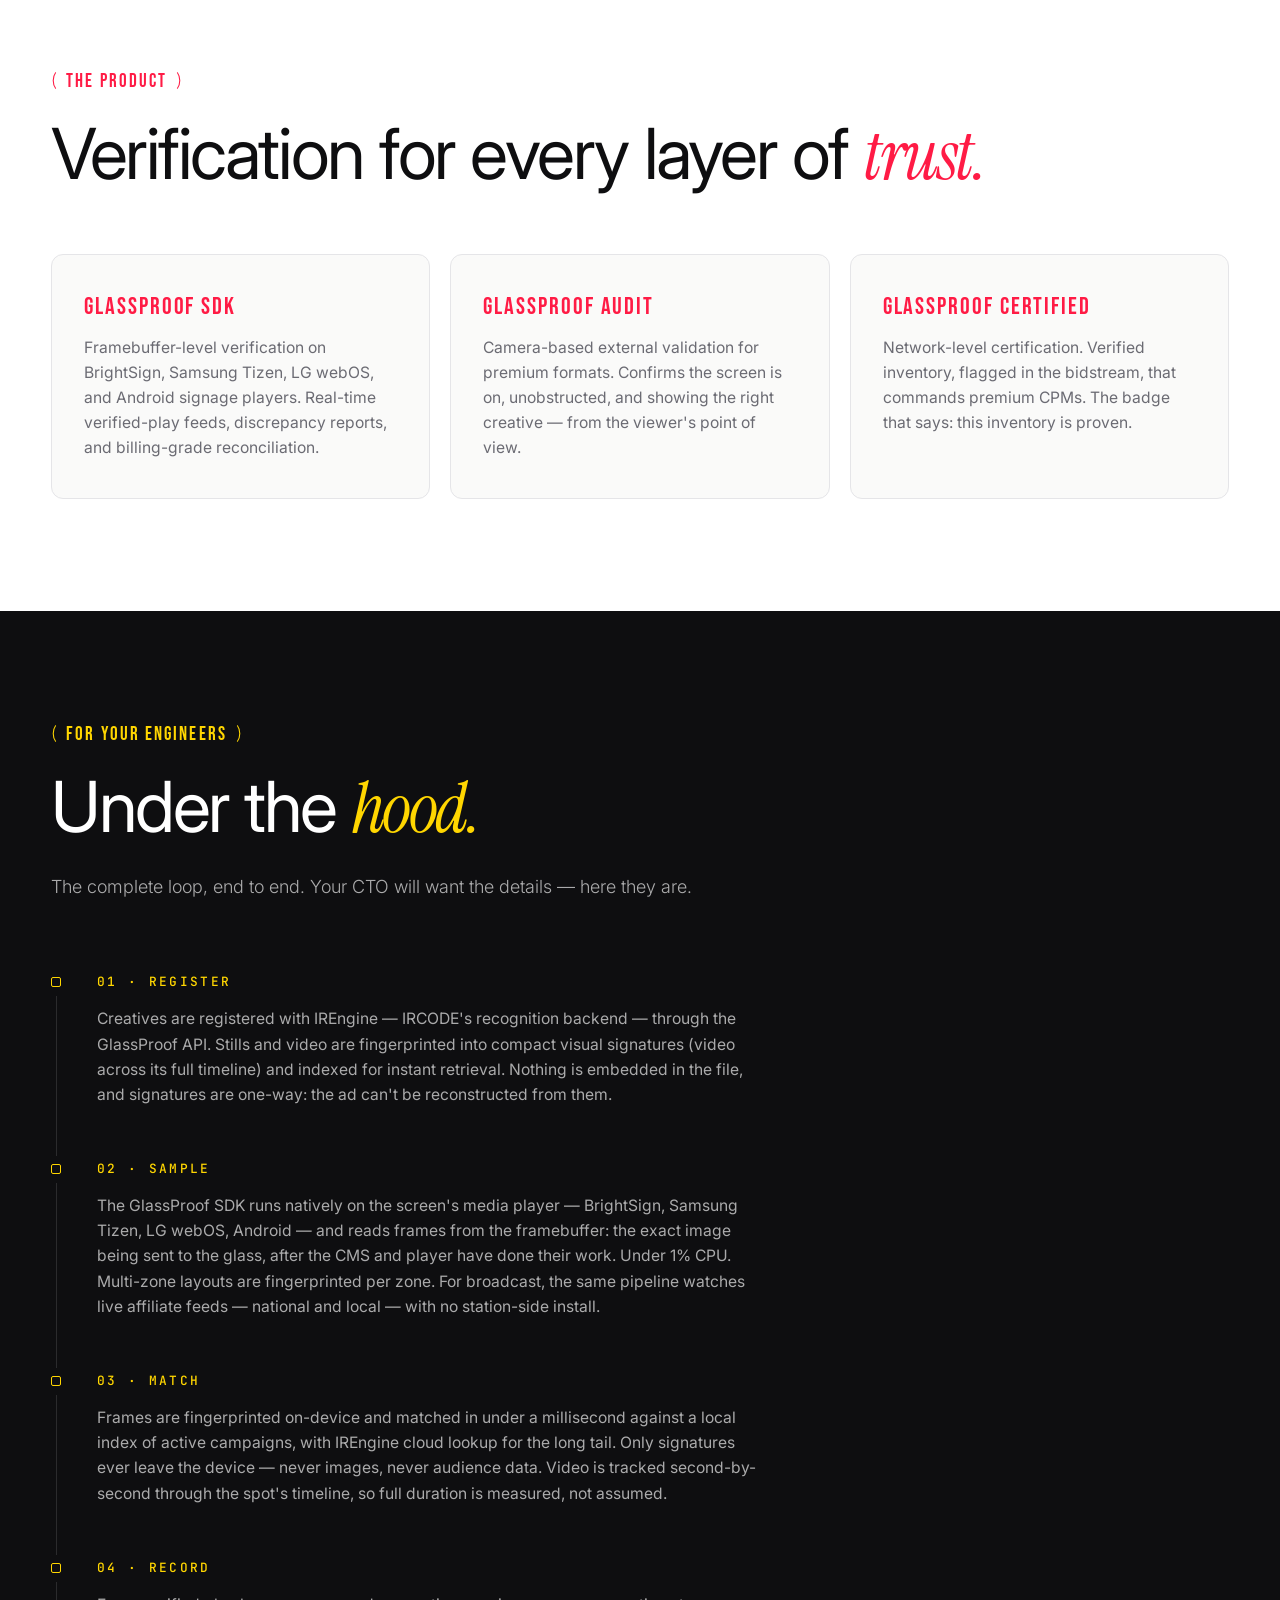
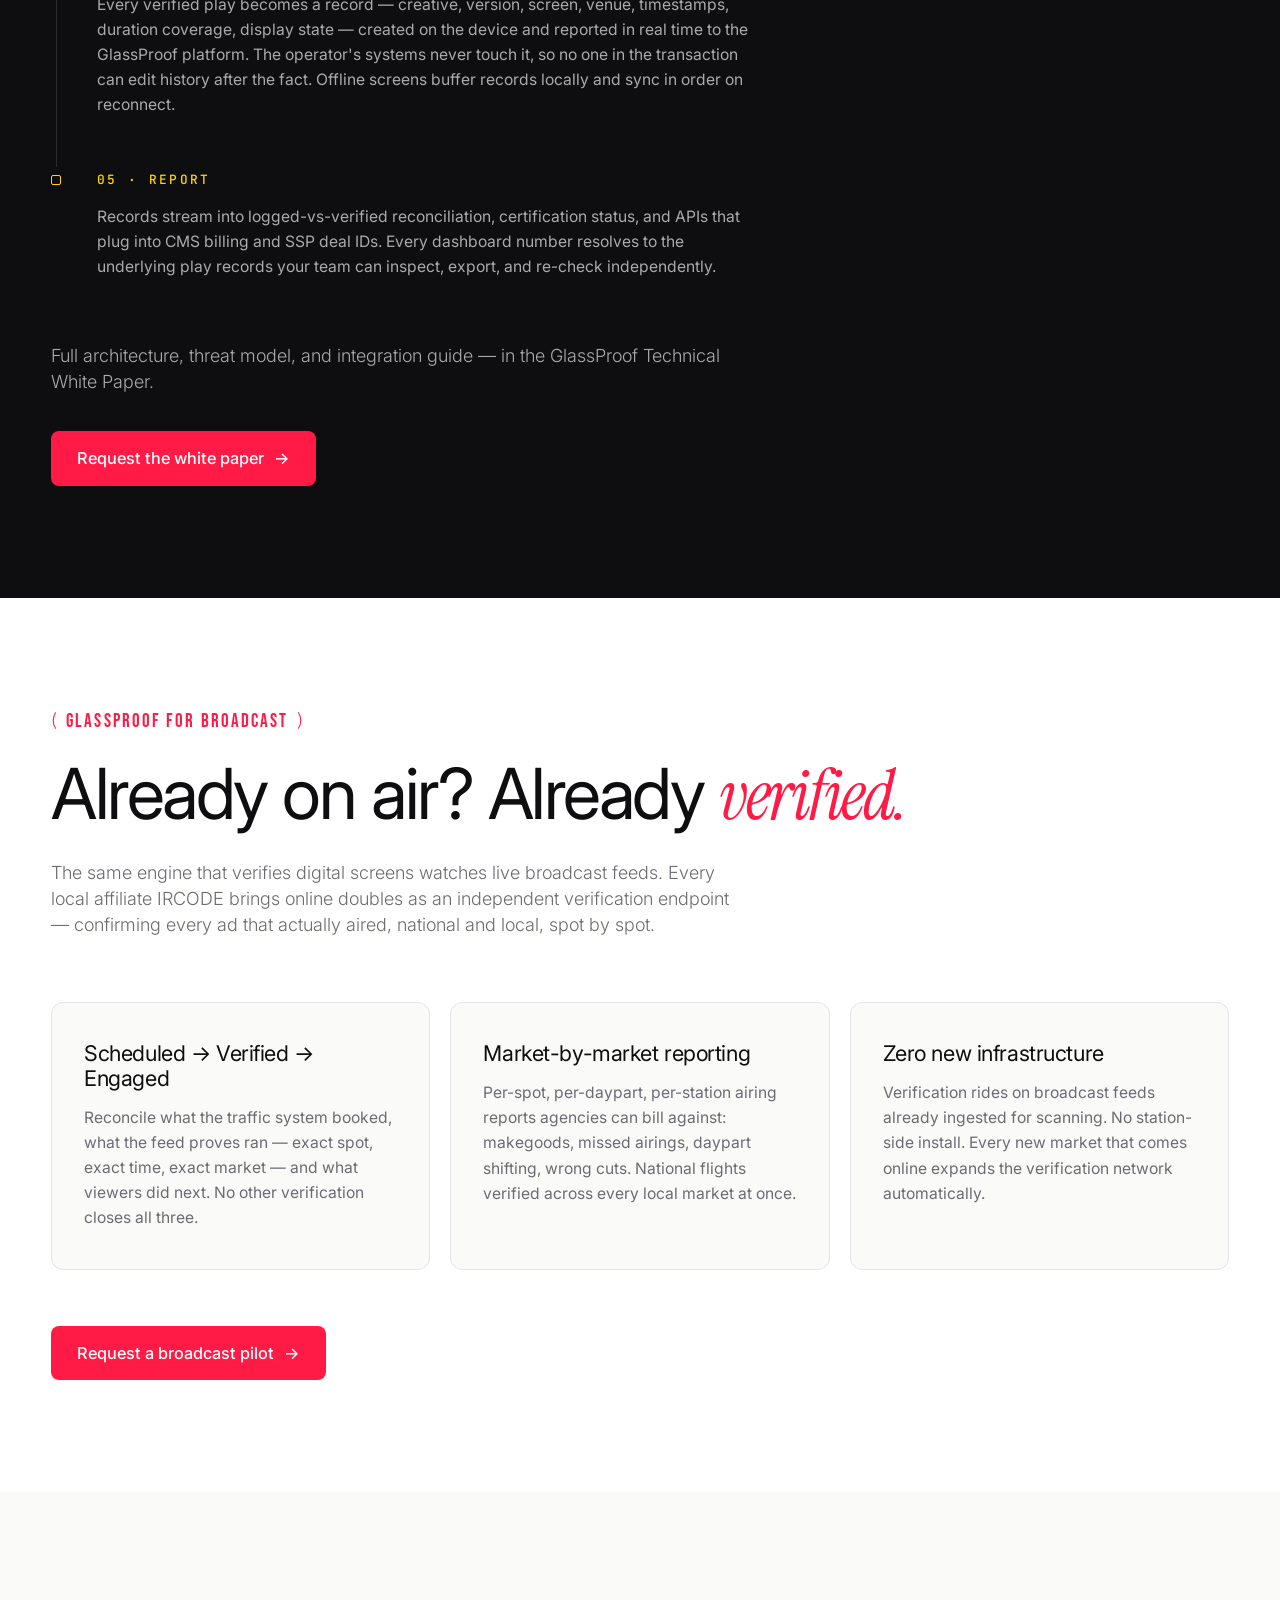
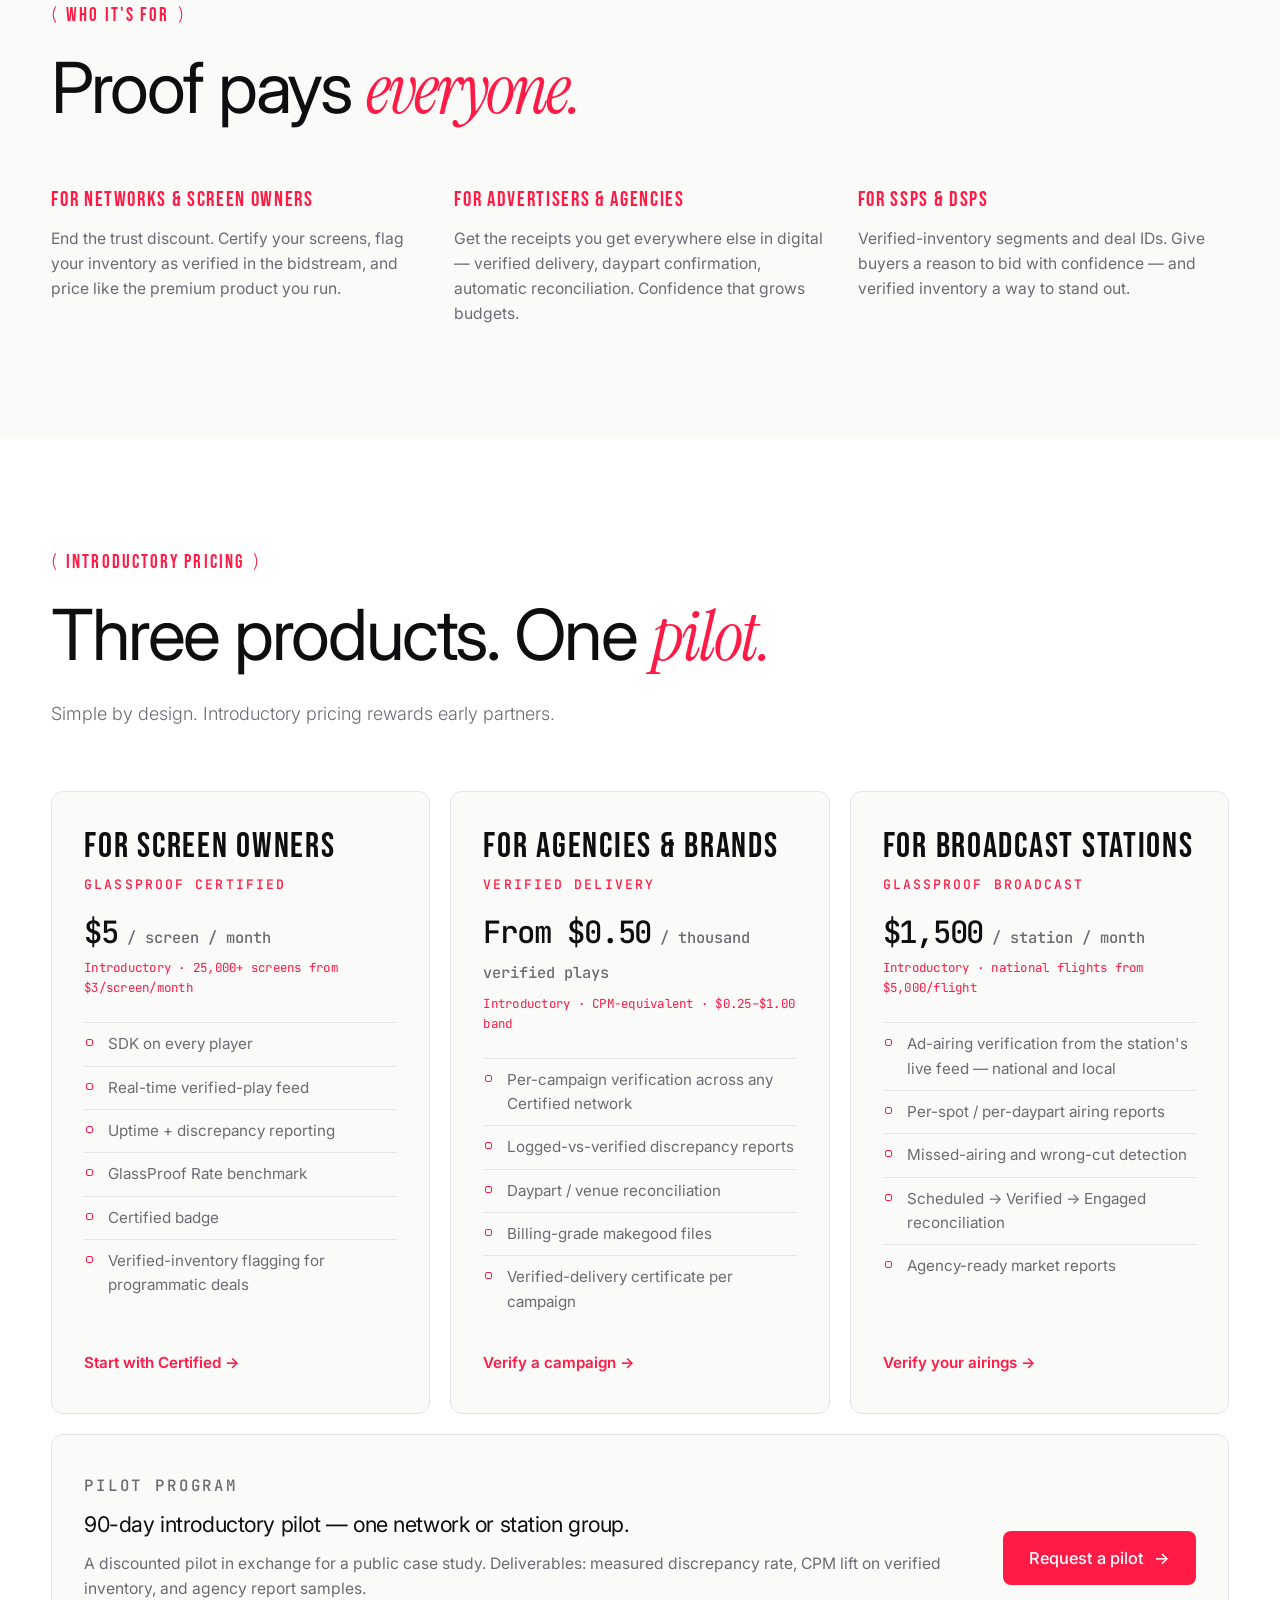
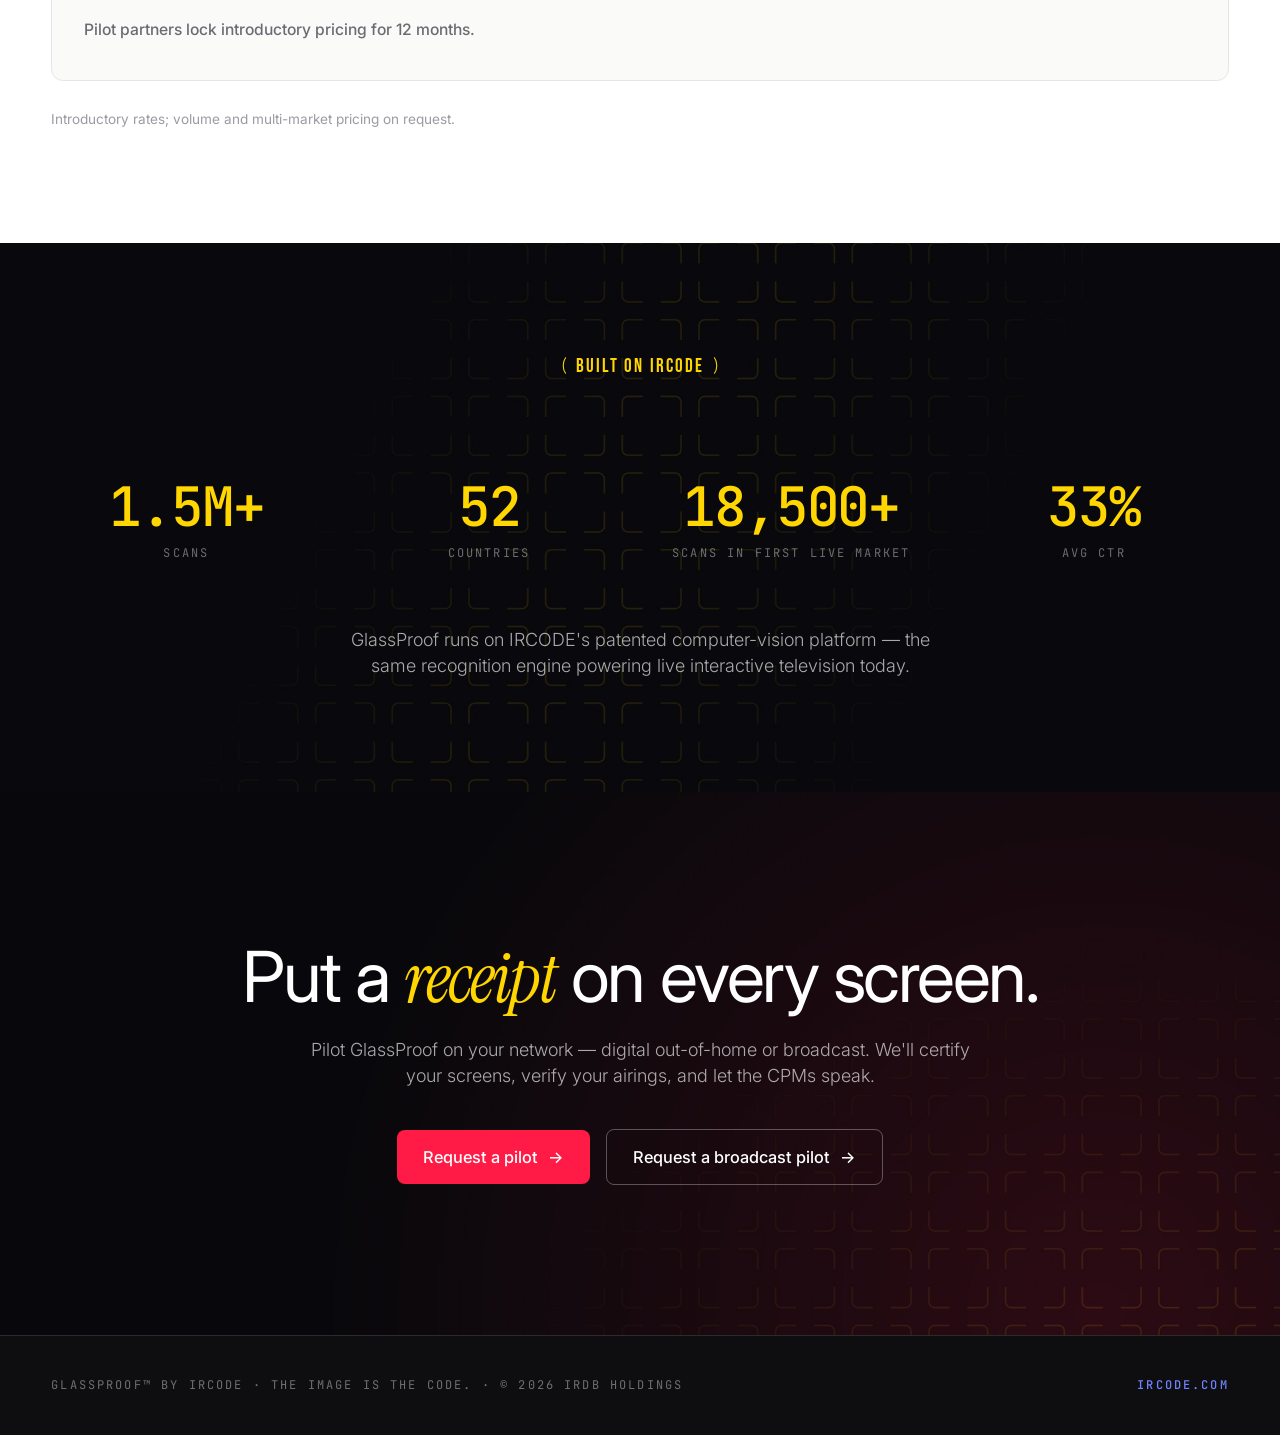
==== commit beae9700: "Broadcast verification: new section, site-wide copy, introductory pricing" ====
--- a/index.html
+++ b/index.html
@@ -3,10 +3,10 @@
 <head>
   <meta charset="UTF-8">
   <meta name="viewport" content="width=device-width, initial-scale=1.0">
-  <title>GlassProof™ by IRCODE — Digital Out-of-Home (DOOH) Proof-of-Play Verification</title>
-  <meta name="description" content="Independent proof-of-play verification for Digital Out-of-Home (DOOH). GlassProof fingerprints the exact image rendered on the screen — and creates an independent record of every play.">
-  <meta property="og:title" content="GlassProof™ by IRCODE — Digital Out-of-Home (DOOH) Proof-of-Play Verification">
-  <meta property="og:description" content="Independent proof-of-play verification for Digital Out-of-Home (DOOH). No tags. No new hardware. No creative changes. Proof that lets great DOOH inventory price like it.">
+  <title>GlassProof™ by IRCODE — DOOH Proof-of-Play &amp; Broadcast Television Ad Verification</title>
+  <meta name="description" content="Independent ad verification for Digital Out-of-Home (DOOH) screens and broadcast television. GlassProof fingerprints the exact image on the screen — and creates an independent record of every play and every airing.">
+  <meta property="og:title" content="GlassProof™ by IRCODE — DOOH Proof-of-Play &amp; Broadcast Television Ad Verification">
+  <meta property="og:description" content="Independent ad verification for Digital Out-of-Home (DOOH) screens and broadcast television. No tags. No new hardware. No creative changes. Proof that lets great inventory price like it.">
   <meta property="og:type" content="website">
   <meta name="theme-color" content="#0E0E10">
   <link rel="preconnect" href="https://fonts.googleapis.com">
@@ -24,7 +24,9 @@
       <nav class="header-nav" aria-label="Primary">
         <a href="#how-it-works" class="nav-link">How it works</a>
         <a href="#product" class="nav-link">Product</a>
+        <a href="#broadcast" class="nav-link">Broadcast</a>
         <a href="#who" class="nav-link">Who it's for</a>
+        <a href="#pricing" class="nav-link">Pricing</a>
         <a href="mailto:bh@ircode.com?subject=GlassProof%20Pilot" class="nav-cta">Request a pilot <span class="arrow">→</span></a>
       </nav>
     </div>
@@ -40,7 +42,7 @@
         <h1 data-reveal>The screen is <br>the&nbsp;<em>receipt.</em></h1>
         <div class="hero-row">
           <div class="hero-copy">
-            <p class="hero-sub" data-reveal>Independent proof-of-play verification for Digital Out-of-Home. GlassProof fingerprints the exact image rendered on the screen — and creates an independent record of every play. No tags. No new hardware. No creative changes. Proof that lets great DOOH inventory price like it.</p>
+            <p class="hero-sub" data-reveal>Independent proof an ad ran on any screen — digital out-of-home signage or broadcast television. GlassProof fingerprints the exact image rendered on the screen — and creates an independent record of every play and every airing. No tags. No new hardware. No creative changes. Proof that lets great inventory price like it.</p>
             <div class="cta-row" data-reveal>
               <a class="btn btn-primary" href="mailto:bh@ircode.com?subject=GlassProof%20Pilot">Request a pilot <span class="arrow">→</span></a>
               <a class="btn btn-ghost" href="#how-it-works">How it works <span class="arrow">↓</span></a>
@@ -59,7 +61,7 @@
       <div class="container">
         <p class="eyebrow" data-reveal><svg class="pa" viewBox="0 0 7 22" fill="none" aria-hidden="true"><path d="M5.5 1 C1.5 6.5 1.5 15.5 5.5 21" stroke-width="1.4" stroke-linecap="round"/></svg><span class="txt">The opportunity</span><svg class="pa" viewBox="0 0 7 22" fill="none" aria-hidden="true"><path d="M1.5 1 C5.5 6.5 5.5 15.5 1.5 21" stroke-width="1.4" stroke-linecap="round"/></svg></p>
         <h2 data-reveal>Unproven inventory is <em>underpriced</em>&nbsp;inventory.</h2>
-        <p class="section-body" data-reveal>Digital buyers pay for proof. Out-of-home has always run on trust — play logs, estimates, and goodwill. When delivery can't be independently proven, buyers discount every screen, including the great ones. The best operators in the business are eating doubt they didn't create.</p>
+        <p class="section-body" data-reveal>Digital buyers pay for proof. Out-of-home has always run on trust — play logs, estimates, and goodwill. Broadcast runs on the same honor system: traffic logs are self-reported. When delivery can't be independently proven, buyers discount every screen, including the great ones. The best operators in the business are eating doubt they didn't create.</p>
         <div class="stat-grid">
           <div class="stat-card" data-reveal>
             <p class="stat-number">$28B</p>
@@ -94,7 +96,7 @@
             <p class="step-label">Step 02 · The match</p>
             <div class="step-body">
               <h3>The ad verifies itself.</h3>
-              <p>Frames are fingerprinted on-device using IRCODE's production visual-recognition engine — proven across 1.5M+ real-world scans in 52 countries — and matched against registered creatives. The image is the code: your creative is its own verification token.</p>
+              <p>Frames are fingerprinted on-device using IRCODE's production visual-recognition engine — proven across 1.5M+ real-world scans in 52 countries — and matched against registered creatives. The same fingerprint engine watches live affiliate broadcast feeds, national and local, so a TV airing verifies exactly the way a screen play does. The image is the code: your creative is its own verification token.</p>
             </div>
           </li>
           <li class="step" data-reveal>
@@ -137,7 +139,7 @@
       <div class="container">
         <p class="eyebrow" data-reveal><svg class="pa" viewBox="0 0 7 22" fill="none" aria-hidden="true"><path d="M5.5 1 C1.5 6.5 1.5 15.5 5.5 21" stroke-width="1.4" stroke-linecap="round"/></svg><span class="txt">The standard</span><svg class="pa" viewBox="0 0 7 22" fill="none" aria-hidden="true"><path d="M1.5 1 C5.5 6.5 5.5 15.5 1.5 21" stroke-width="1.4" stroke-linecap="round"/></svg></p>
         <h2 data-reveal>A play is GlassProof. Or it&nbsp;<em>isn't.</em></h2>
-        <p class="section-body" data-reveal>GlassProof is the product — and the standard. A play earns the name when four things are true:</p>
+        <p class="section-body" data-reveal>GlassProof is the product — and the standard — for digital screens and broadcast airings alike. A play earns the name when four things are true:</p>
         <div class="cond-grid">
           <div class="cond-card" data-reveal>
             <p class="cond-label">01 · RIGHT CREATIVE</p>
@@ -156,7 +158,7 @@
             <p class="cond-copy">Display powered and running at the moment of play.</p>
           </div>
         </div>
-        <p class="standard-closer" data-reveal>Miss one, and it isn't GlassProof. No partial credit. One question is about to change this market: <em>What's your GlassProof&nbsp;Rate?</em></p>
+        <p class="standard-closer" data-reveal>Miss one, and it isn't GlassProof. No partial credit. The same bar holds on air: a broadcast spot is verified on the feed, or it isn't. One question is about to change this market: <em>What's your GlassProof&nbsp;Rate?</em></p>
       </div>
     </section>
 
@@ -195,7 +197,7 @@
           </li>
           <li class="hood-step" data-reveal>
             <p class="hood-label">02 · SAMPLE</p>
-            <p class="hood-copy">The GlassProof SDK runs natively on the screen's media player — BrightSign, Samsung Tizen, LG webOS, Android — and reads frames from the framebuffer: the exact image being sent to the glass, after the CMS and player have done their work. Under 1% CPU. Multi-zone layouts are fingerprinted per zone.</p>
+            <p class="hood-copy">The GlassProof SDK runs natively on the screen's media player — BrightSign, Samsung Tizen, LG webOS, Android — and reads frames from the framebuffer: the exact image being sent to the glass, after the CMS and player have done their work. Under 1% CPU. Multi-zone layouts are fingerprinted per zone. For broadcast, the same pipeline watches live affiliate feeds — national and local — with no station-side install.</p>
           </li>
           <li class="hood-step" data-reveal>
             <p class="hood-label">03 · MATCH</p>
@@ -213,6 +215,32 @@
         <p class="hood-closer" data-reveal>Full architecture, threat model, and integration guide — in the GlassProof Technical White&nbsp;Paper.</p>
         <div class="cta-row" data-reveal>
           <a class="btn btn-primary" href="mailto:bh@ircode.com?subject=GlassProof%20Technical%20White%20Paper">Request the white paper <span class="arrow">→</span></a>
+        </div>
+      </div>
+    </section>
+
+    <!-- ─── GlassProof for Broadcast ───────────────────────── -->
+    <section class="section section-broadcast surface" id="broadcast">
+      <div class="container">
+        <p class="eyebrow" data-reveal><svg class="pa" viewBox="0 0 7 22" fill="none" aria-hidden="true"><path d="M5.5 1 C1.5 6.5 1.5 15.5 5.5 21" stroke-width="1.4" stroke-linecap="round"/></svg><span class="txt">GlassProof for Broadcast</span><svg class="pa" viewBox="0 0 7 22" fill="none" aria-hidden="true"><path d="M1.5 1 C5.5 6.5 5.5 15.5 1.5 21" stroke-width="1.4" stroke-linecap="round"/></svg></p>
+        <h2 data-reveal>Already on air? Already&nbsp;<em>verified.</em></h2>
+        <p class="section-body" data-reveal>The same engine that verifies digital screens watches live broadcast feeds. Every local affiliate IRCODE brings online doubles as an independent verification endpoint — confirming every ad that actually aired, national and local, spot by&nbsp;spot.</p>
+        <div class="bcast-grid">
+          <div class="bcast-card" data-reveal>
+            <h3>Scheduled → Verified → Engaged</h3>
+            <p>Reconcile what the traffic system booked, what the feed proves ran — exact spot, exact time, exact market — and what viewers did next. No other verification closes all three.</p>
+          </div>
+          <div class="bcast-card" data-reveal>
+            <h3>Market-by-market reporting</h3>
+            <p>Per-spot, per-daypart, per-station airing reports agencies can bill against: makegoods, missed airings, daypart shifting, wrong cuts. National flights verified across every local market at once.</p>
+          </div>
+          <div class="bcast-card" data-reveal>
+            <h3>Zero new infrastructure</h3>
+            <p>Verification rides on broadcast feeds already ingested for scanning. No station-side install. Every new market that comes online expands the verification network automatically.</p>
+          </div>
+        </div>
+        <div class="cta-row" data-reveal>
+          <a class="btn btn-primary" href="mailto:bh@ircode.com?subject=GlassProof%20Broadcast%20Pilot">Request a broadcast pilot <span class="arrow">→</span></a>
         </div>
       </div>
     </section>
@@ -239,6 +267,70 @@
       </div>
     </section>
 
+    <!-- ─── Introductory pricing ───────────────────────────── -->
+    <section class="section section-pricing surface" id="pricing">
+      <div class="container">
+        <p class="eyebrow" data-reveal><svg class="pa" viewBox="0 0 7 22" fill="none" aria-hidden="true"><path d="M5.5 1 C1.5 6.5 1.5 15.5 5.5 21" stroke-width="1.4" stroke-linecap="round"/></svg><span class="txt">Introductory pricing</span><svg class="pa" viewBox="0 0 7 22" fill="none" aria-hidden="true"><path d="M1.5 1 C5.5 6.5 5.5 15.5 1.5 21" stroke-width="1.4" stroke-linecap="round"/></svg></p>
+        <h2 data-reveal>Three products. One&nbsp;<em>pilot.</em></h2>
+        <p class="section-body" data-reveal>Simple by design. Introductory pricing rewards early partners.</p>
+        <div class="price-grid">
+          <div class="price-card" data-reveal>
+            <h3 class="price-aud">FOR SCREEN OWNERS</h3>
+            <p class="price-product">GlassProof Certified</p>
+            <p class="price-amount">$5<span class="price-unit"> / screen / month</span></p>
+            <p class="price-note">Introductory · 25,000+ screens from $3/screen/month</p>
+            <ul class="price-includes">
+              <li>SDK on every player</li>
+              <li>Real-time verified-play feed</li>
+              <li>Uptime + discrepancy reporting</li>
+              <li>GlassProof Rate benchmark</li>
+              <li>Certified badge</li>
+              <li>Verified-inventory flagging for programmatic deals</li>
+            </ul>
+            <a class="price-cta" href="mailto:bh@ircode.com?subject=GlassProof%20Certified">Start with Certified <span class="arrow">→</span></a>
+          </div>
+          <div class="price-card" data-reveal>
+            <h3 class="price-aud">FOR AGENCIES &amp; BRANDS</h3>
+            <p class="price-product">Verified Delivery</p>
+            <p class="price-amount">From $0.50<span class="price-unit"> / thousand verified plays</span></p>
+            <p class="price-note">Introductory · CPM-equivalent · $0.25–$1.00 band</p>
+            <ul class="price-includes">
+              <li>Per-campaign verification across any Certified network</li>
+              <li>Logged-vs-verified discrepancy reports</li>
+              <li>Daypart / venue reconciliation</li>
+              <li>Billing-grade makegood files</li>
+              <li>Verified-delivery certificate per campaign</li>
+            </ul>
+            <a class="price-cta" href="mailto:bh@ircode.com?subject=GlassProof%20Verified%20Delivery">Verify a campaign <span class="arrow">→</span></a>
+          </div>
+          <div class="price-card" data-reveal>
+            <h3 class="price-aud">FOR BROADCAST STATIONS</h3>
+            <p class="price-product">GlassProof Broadcast</p>
+            <p class="price-amount">$1,500<span class="price-unit"> / station / month</span></p>
+            <p class="price-note">Introductory · national flights from $5,000/flight</p>
+            <ul class="price-includes">
+              <li>Ad-airing verification from the station's live feed — national and local</li>
+              <li>Per-spot / per-daypart airing reports</li>
+              <li>Missed-airing and wrong-cut detection</li>
+              <li>Scheduled → Verified → Engaged reconciliation</li>
+              <li>Agency-ready market reports</li>
+            </ul>
+            <a class="price-cta" href="mailto:bh@ircode.com?subject=GlassProof%20Broadcast%20Pilot">Verify your airings <span class="arrow">→</span></a>
+          </div>
+        </div>
+        <div class="pilot-banner" data-reveal>
+          <div class="pilot-copy">
+            <p class="pilot-label">Pilot program</p>
+            <h3>90-day introductory pilot — one network or station group.</h3>
+            <p>A discounted pilot in exchange for a public case study. Deliverables: measured discrepancy rate, CPM lift on verified inventory, and agency report samples.</p>
+            <p class="pilot-lock">Pilot partners lock introductory pricing for 12&nbsp;months.</p>
+          </div>
+          <a class="btn btn-primary" href="mailto:bh@ircode.com?subject=GlassProof%20Pilot">Request a pilot <span class="arrow">→</span></a>
+        </div>
+        <p class="price-footnote" data-reveal>Introductory rates; volume and multi-market pricing on request.</p>
+      </div>
+    </section>
+
     <!-- ─── Proof band ─────────────────────────────────────── -->
     <section class="section section-proof surface dark">
       <div class="container">
@@ -269,9 +361,10 @@
     <section class="section section-final surface dark">
       <div class="container">
         <h2 data-reveal>Put a <em>receipt</em> on every&nbsp;screen.</h2>
-        <p class="section-body" data-reveal>Pilot GlassProof on your network. We'll certify your screens, flag your inventory as verified, and let the CPMs speak.</p>
+        <p class="section-body" data-reveal>Pilot GlassProof on your network — digital out-of-home or broadcast. We'll certify your screens, verify your airings, and let the CPMs speak.</p>
         <div class="cta-row cta-center" data-reveal>
           <a class="btn btn-primary" href="mailto:bh@ircode.com?subject=GlassProof%20Pilot">Request a pilot <span class="arrow">→</span></a>
+          <a class="btn btn-ghost" href="mailto:bh@ircode.com?subject=GlassProof%20Broadcast%20Pilot">Request a broadcast pilot <span class="arrow">→</span></a>
         </div>
       </div>
     </section>
--- a/styles.css
+++ b/styles.css
@@ -633,6 +633,176 @@
   .hood-step:last-child { padding-bottom: 0; }
 }
 
+/* GlassProof for Broadcast — light surface, second product front */
+
+.bcast-grid {
+  display: grid;
+  grid-template-columns: repeat(3, 1fr);
+  gap: 20px;
+  margin-top: 64px;
+}
+
+.bcast-card {
+  background: var(--s-card);
+  border: 1px solid var(--s-rule);
+  border-radius: 12px;
+  padding: 38px 32px;
+}
+
+.bcast-card h3 {
+  font-size: 1.35rem;
+  letter-spacing: -0.02em;
+  color: var(--s-text);
+}
+
+.bcast-card p { color: var(--s-mute); font-size: 0.98rem; margin: 0; }
+
+.section-broadcast .cta-row { margin-top: 56px; }
+
+/* Introductory pricing — light surface, three price cards + pilot banner */
+
+.price-grid {
+  display: grid;
+  grid-template-columns: repeat(3, 1fr);
+  gap: 20px;
+  margin-top: 64px;
+}
+
+.price-card {
+  display: flex;
+  flex-direction: column;
+  background: var(--s-card);
+  border: 1px solid var(--s-rule);
+  border-radius: 12px;
+  padding: 38px 32px;
+}
+
+/* Audience headline — the dominant line on each card, Bebas display scale */
+.price-card h3 {
+  font-family: var(--font-eyebrow);
+  font-size: clamp(2rem, 2.7vw, 2.5rem);
+  letter-spacing: 0.05em;
+  text-transform: uppercase;
+  line-height: 0.98;
+  color: var(--s-text);
+  margin: 0 0 10px;
+}
+
+/* Product name — secondary line under the audience, mono accent tag */
+.price-product {
+  font-family: var(--font-mono);
+  font-size: 0.82rem;
+  font-weight: 500;
+  letter-spacing: 0.16em;
+  text-transform: uppercase;
+  color: var(--s-accent);
+  margin: 0 0 20px;
+}
+
+/* Prices live in JetBrains Mono, like every number on the page */
+.price-amount {
+  font-family: var(--font-mono);
+  font-size: clamp(1.8rem, 2.4vw, 2.2rem);
+  font-weight: 500;
+  letter-spacing: -0.04em;
+  line-height: 1.15;
+  color: var(--s-text);
+  margin: 0 0 8px;
+}
+
+.price-unit {
+  font-size: 0.5em;
+  letter-spacing: 0;
+  color: var(--s-mute);
+}
+
+.price-note {
+  font-family: var(--font-mono);
+  font-size: 0.78rem;
+  letter-spacing: 0.02em;
+  color: var(--s-accent);
+  margin: 0 0 24px;
+}
+
+.price-includes {
+  list-style: none;
+  margin: 0 0 28px;
+  padding: 0;
+  color: var(--s-mute);
+  font-size: 0.95rem;
+}
+
+.price-includes li {
+  position: relative;
+  padding: 9px 0 9px 24px;
+  border-top: 1px solid var(--s-rule);
+}
+
+/* Square node marker — same grammar as the hood-flow nodes */
+.price-includes li::before {
+  content: "";
+  position: absolute;
+  left: 2px;
+  top: 16px;
+  width: 7px;
+  height: 7px;
+  border: 1px solid var(--s-accent);
+  border-radius: 2px;
+}
+
+.price-cta {
+  margin-top: auto;
+  color: var(--red);
+  text-decoration: none;
+  font-size: 0.95rem;
+  font-weight: 600;
+  transition: color 0.35s var(--ease-quart);
+}
+
+.price-cta:hover, .price-cta:focus-visible { color: var(--red-deep); }
+.price-cta:hover .arrow, .price-cta:focus-visible .arrow { transform: translateX(3px); }
+
+.pilot-banner {
+  display: flex;
+  flex-wrap: wrap;
+  gap: 28px;
+  align-items: center;
+  justify-content: space-between;
+  background: var(--s-card);
+  border: 1px solid var(--s-rule);
+  border-radius: 12px;
+  padding: 38px 32px;
+  margin-top: 20px;
+}
+
+.pilot-copy { flex: 1 1 480px; }
+
+.pilot-label {
+  font-family: var(--font-mono);
+  font-size: 0.8rem;
+  font-weight: 500;
+  letter-spacing: 0.18em;
+  text-transform: uppercase;
+  color: var(--s-accent);
+  margin: 0 0 14px;
+}
+
+.pilot-copy h3 {
+  font-size: 1.35rem;
+  letter-spacing: -0.02em;
+  color: var(--s-text);
+}
+
+.pilot-copy p { color: var(--s-mute); font-size: 0.98rem; }
+
+.pilot-lock { font-weight: 500; color: var(--s-text); }
+
+.price-footnote {
+  font-size: 0.85rem;
+  color: var(--s-faint);
+  margin: 28px 0 0;
+}
+
 /* Who it's for — bg-2 surface, Bebas column labels */
 
 .who-grid {
@@ -653,7 +823,7 @@
 .who-col p { color: var(--s-mute); font-size: 0.98rem; }
 
 @media (max-width: 900px) {
-  .stat-grid, .card-grid, .who-grid, .tech-grid { grid-template-columns: 1fr; }
+  .stat-grid, .card-grid, .who-grid, .tech-grid, .bcast-grid, .price-grid { grid-template-columns: 1fr; }
 }
 
 /* Proof band — ink surface with scan-sweep wash, mono yellow stats */
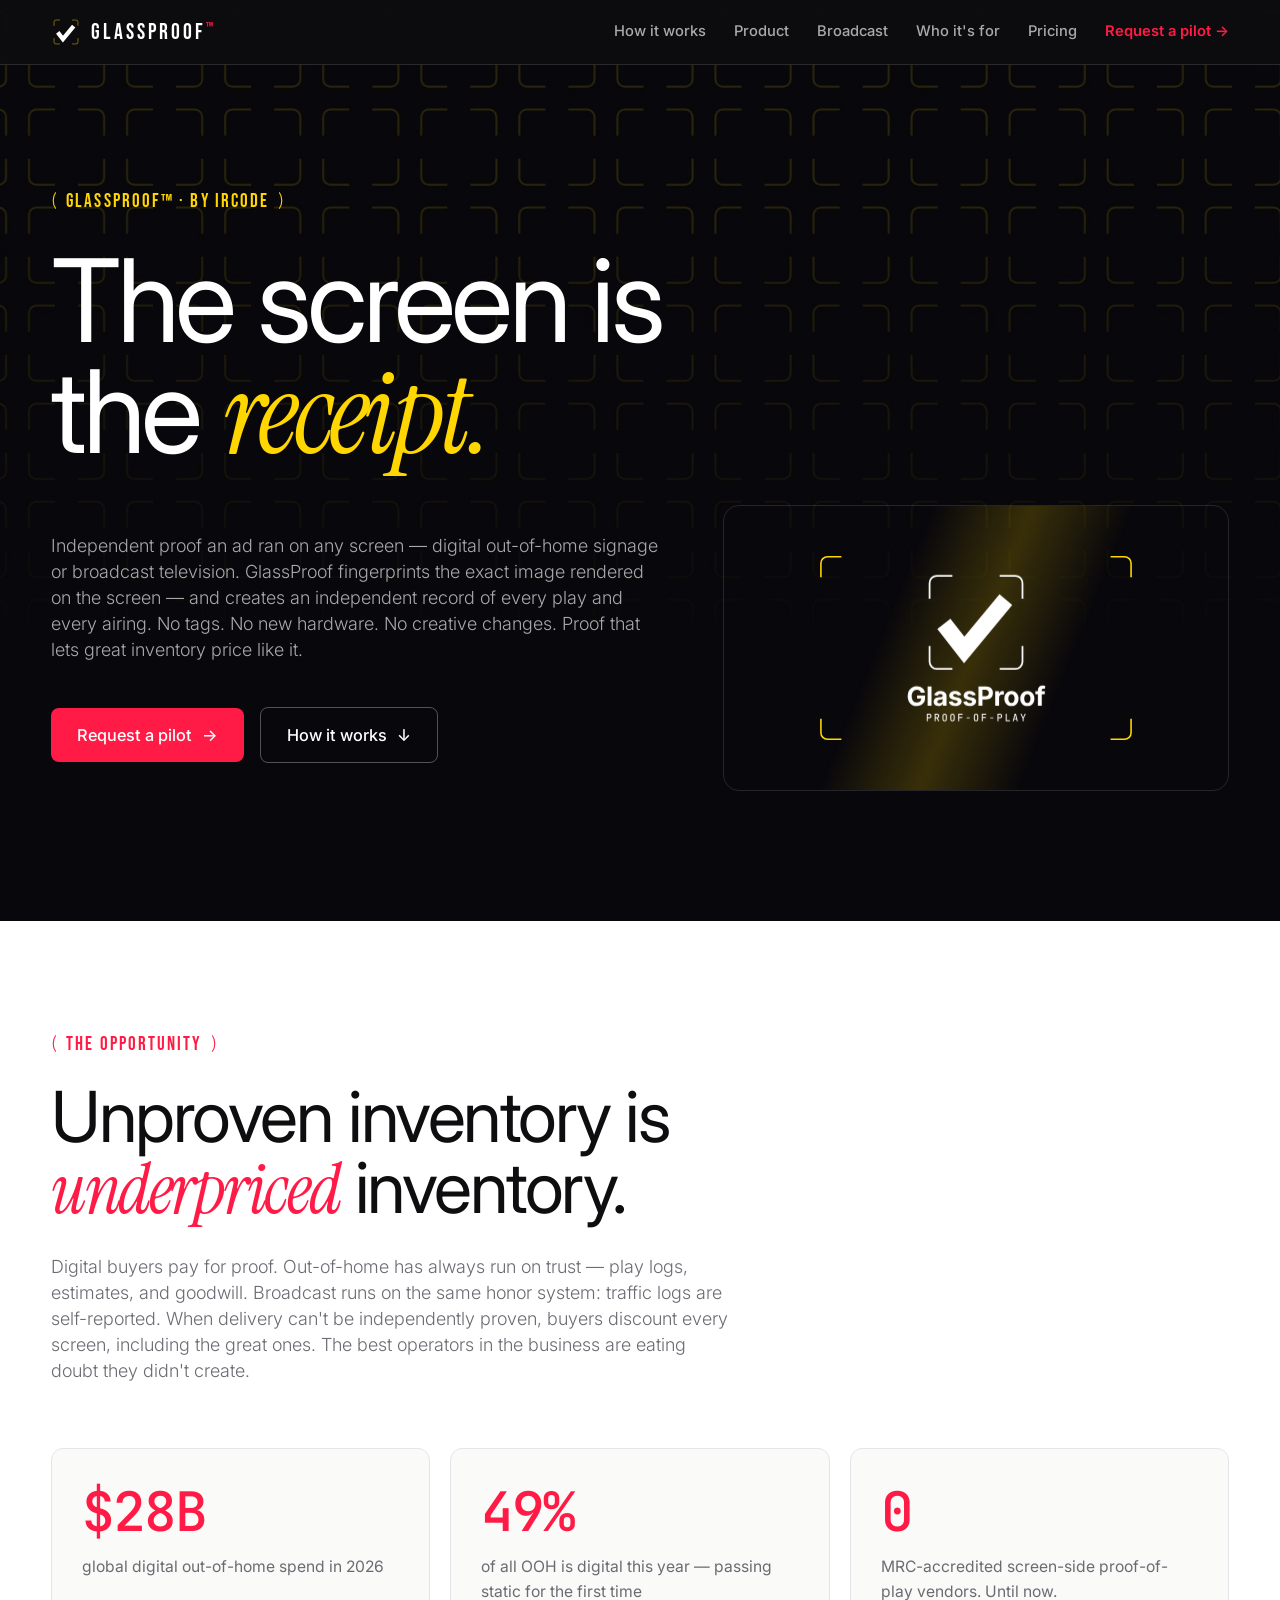
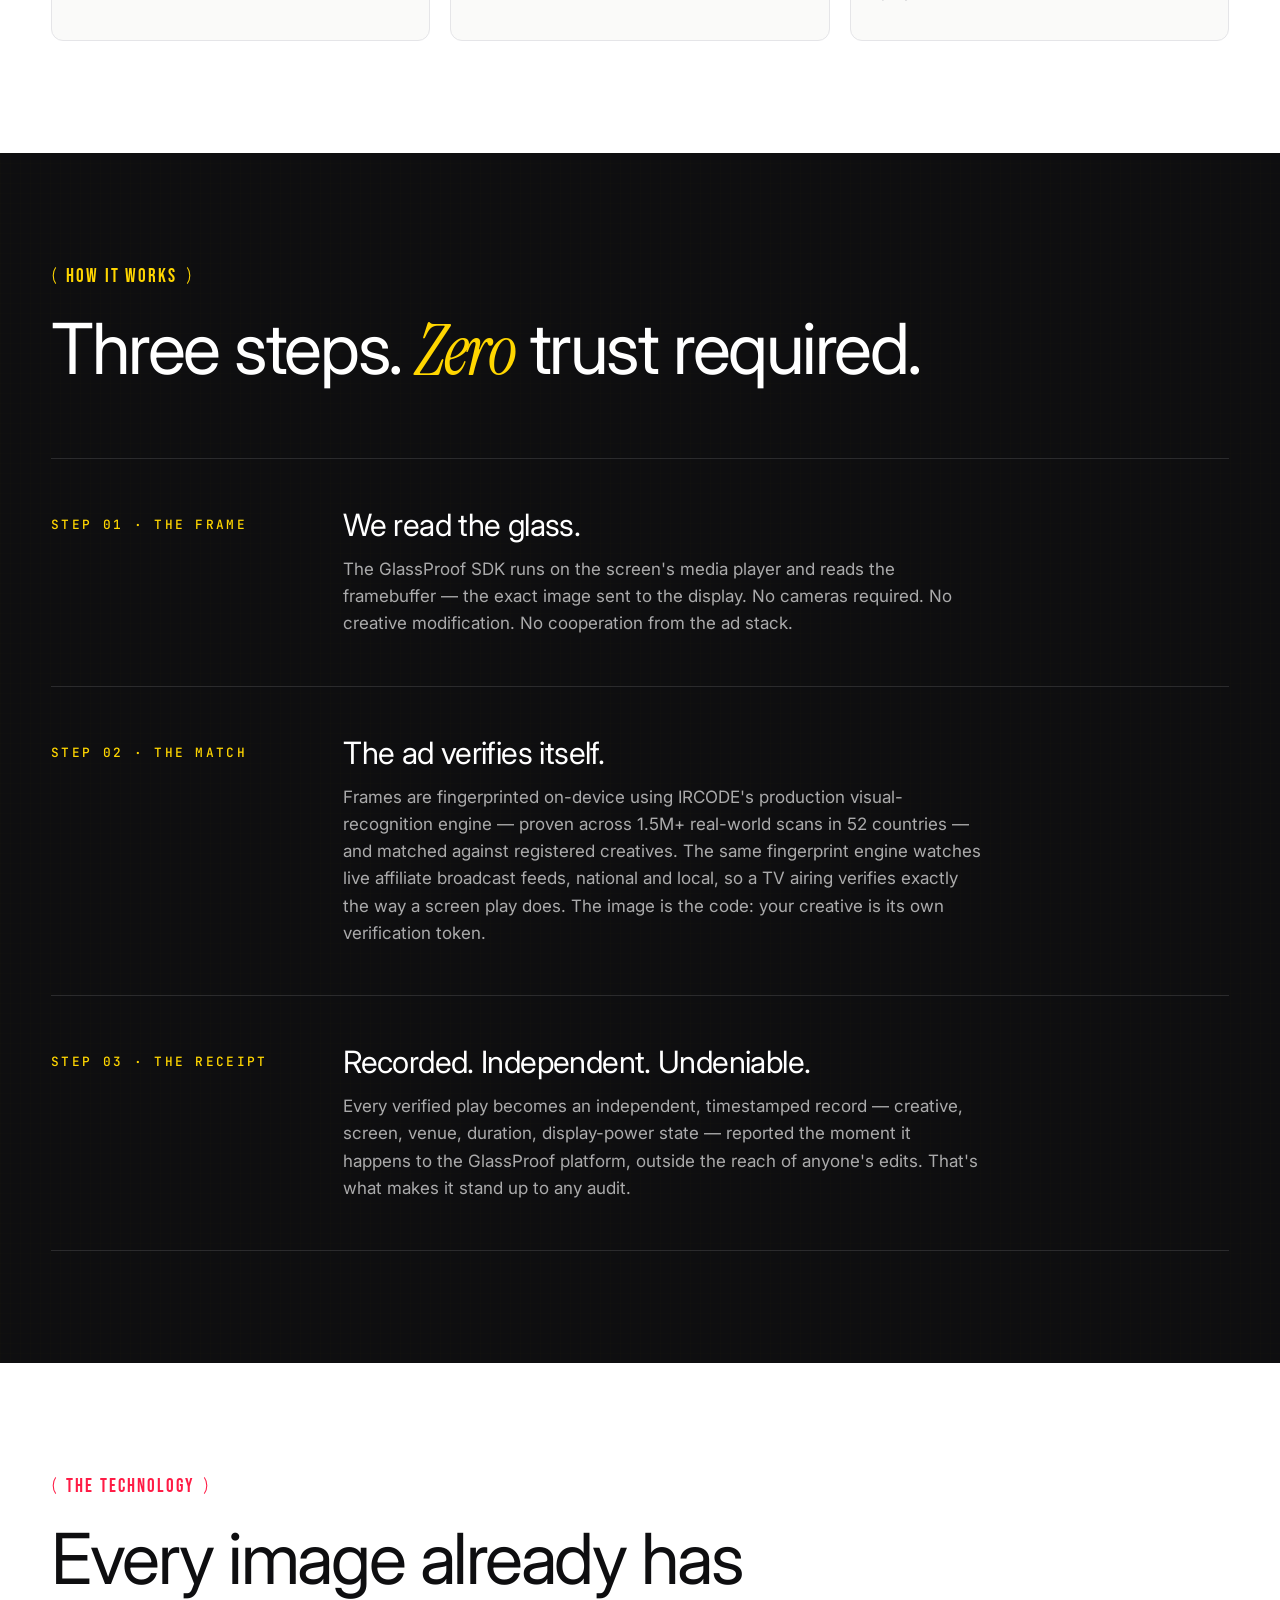
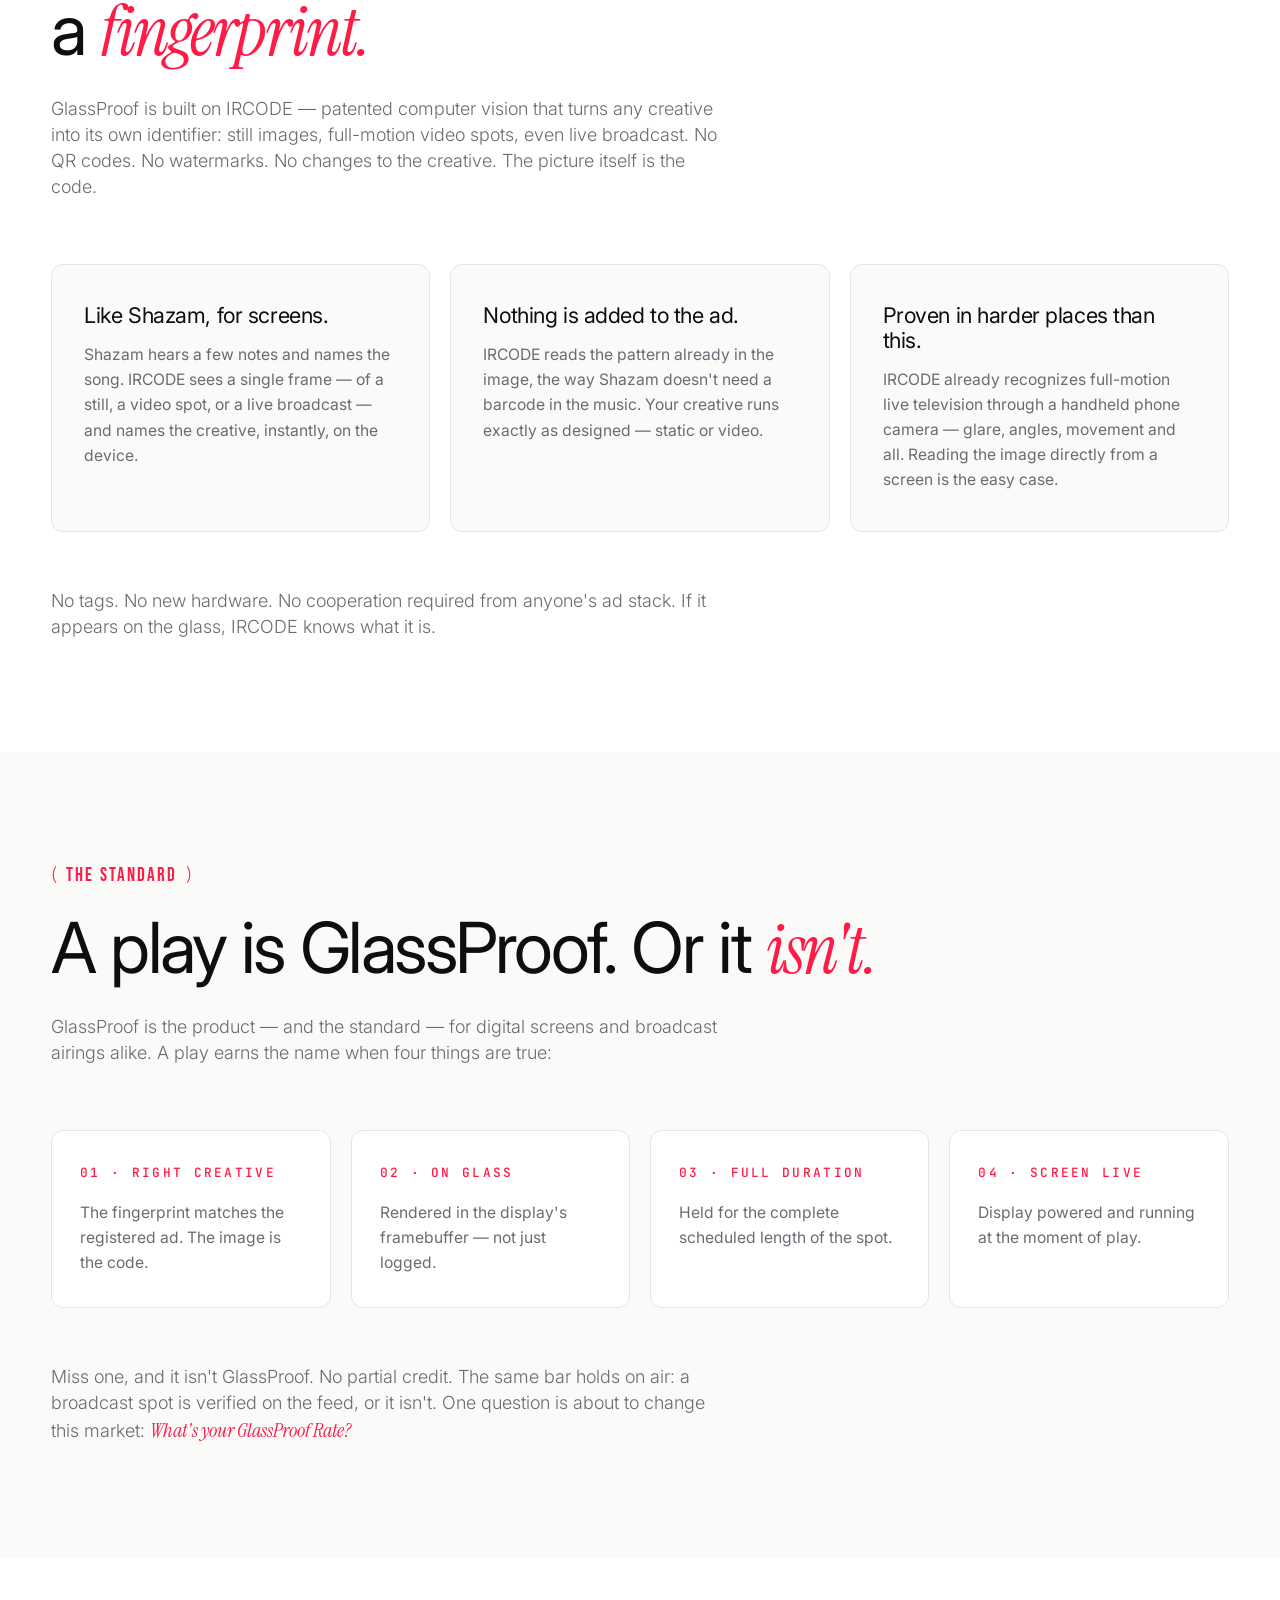
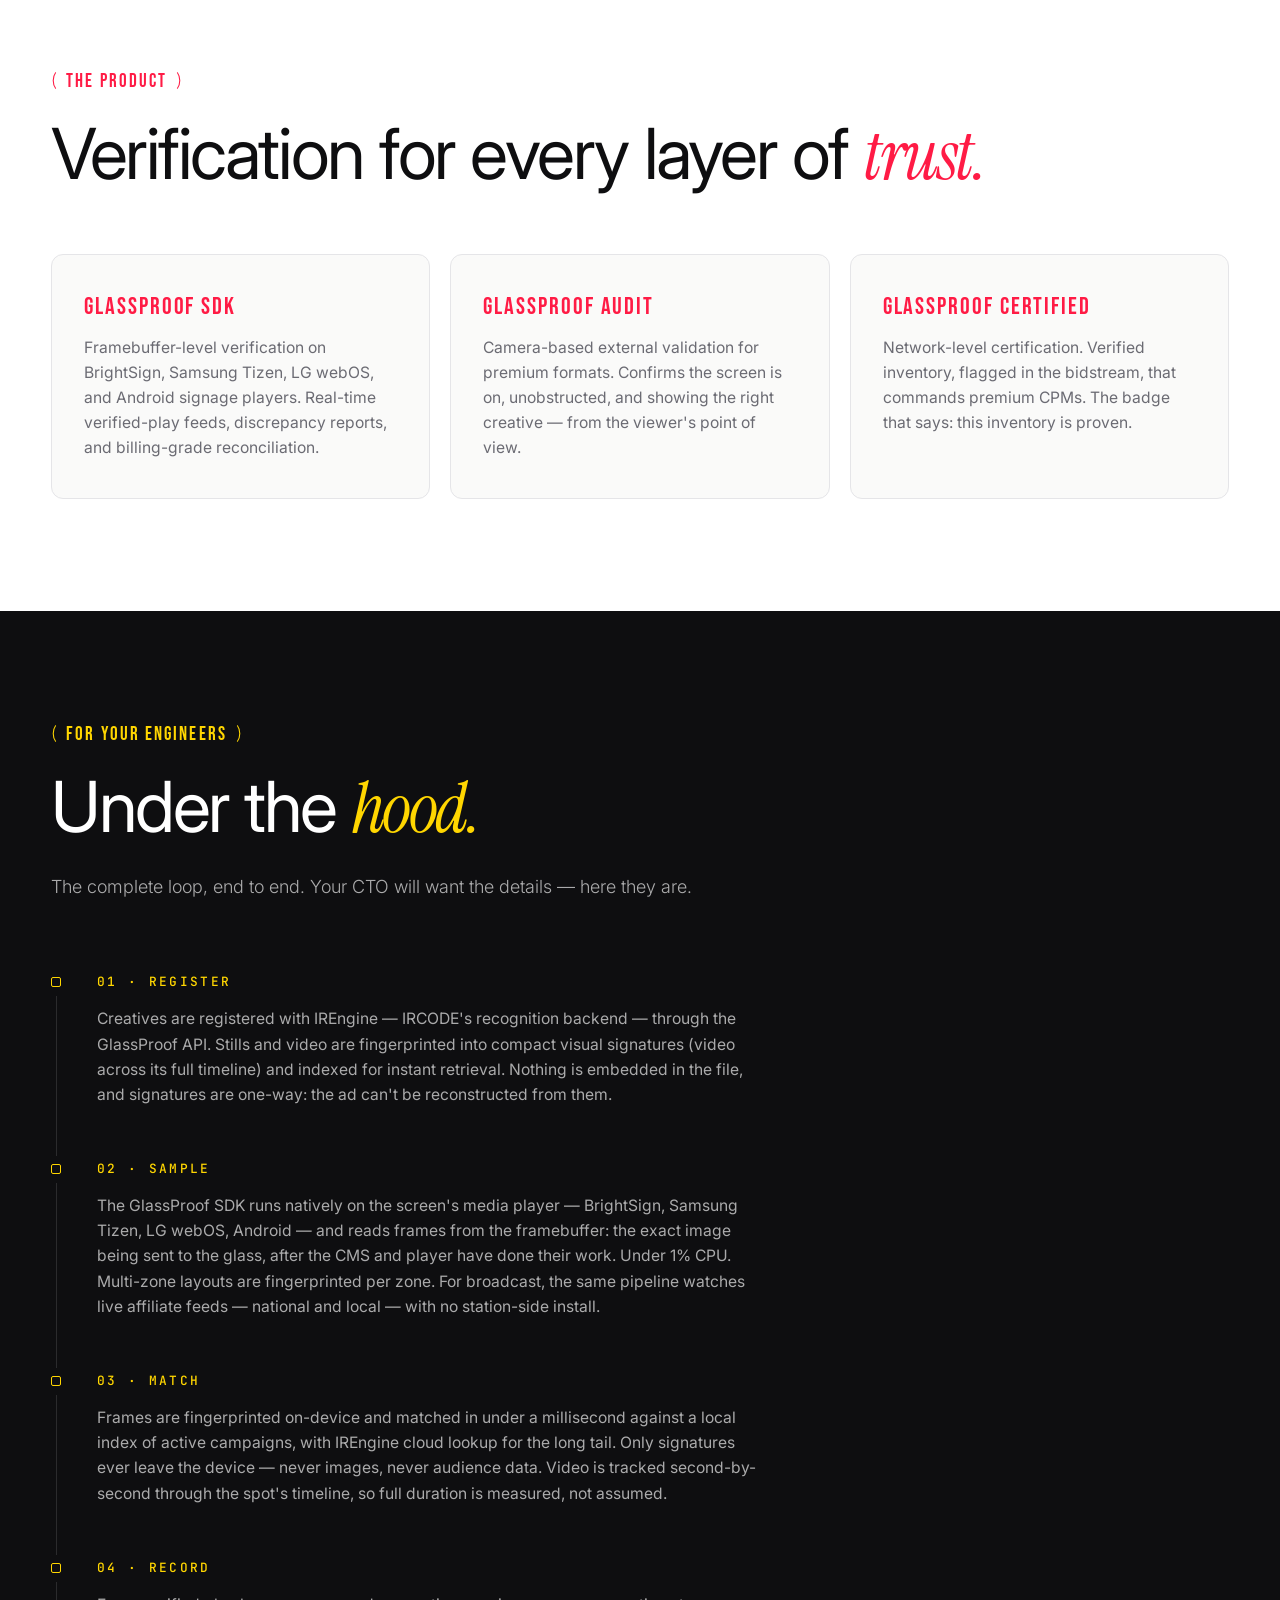
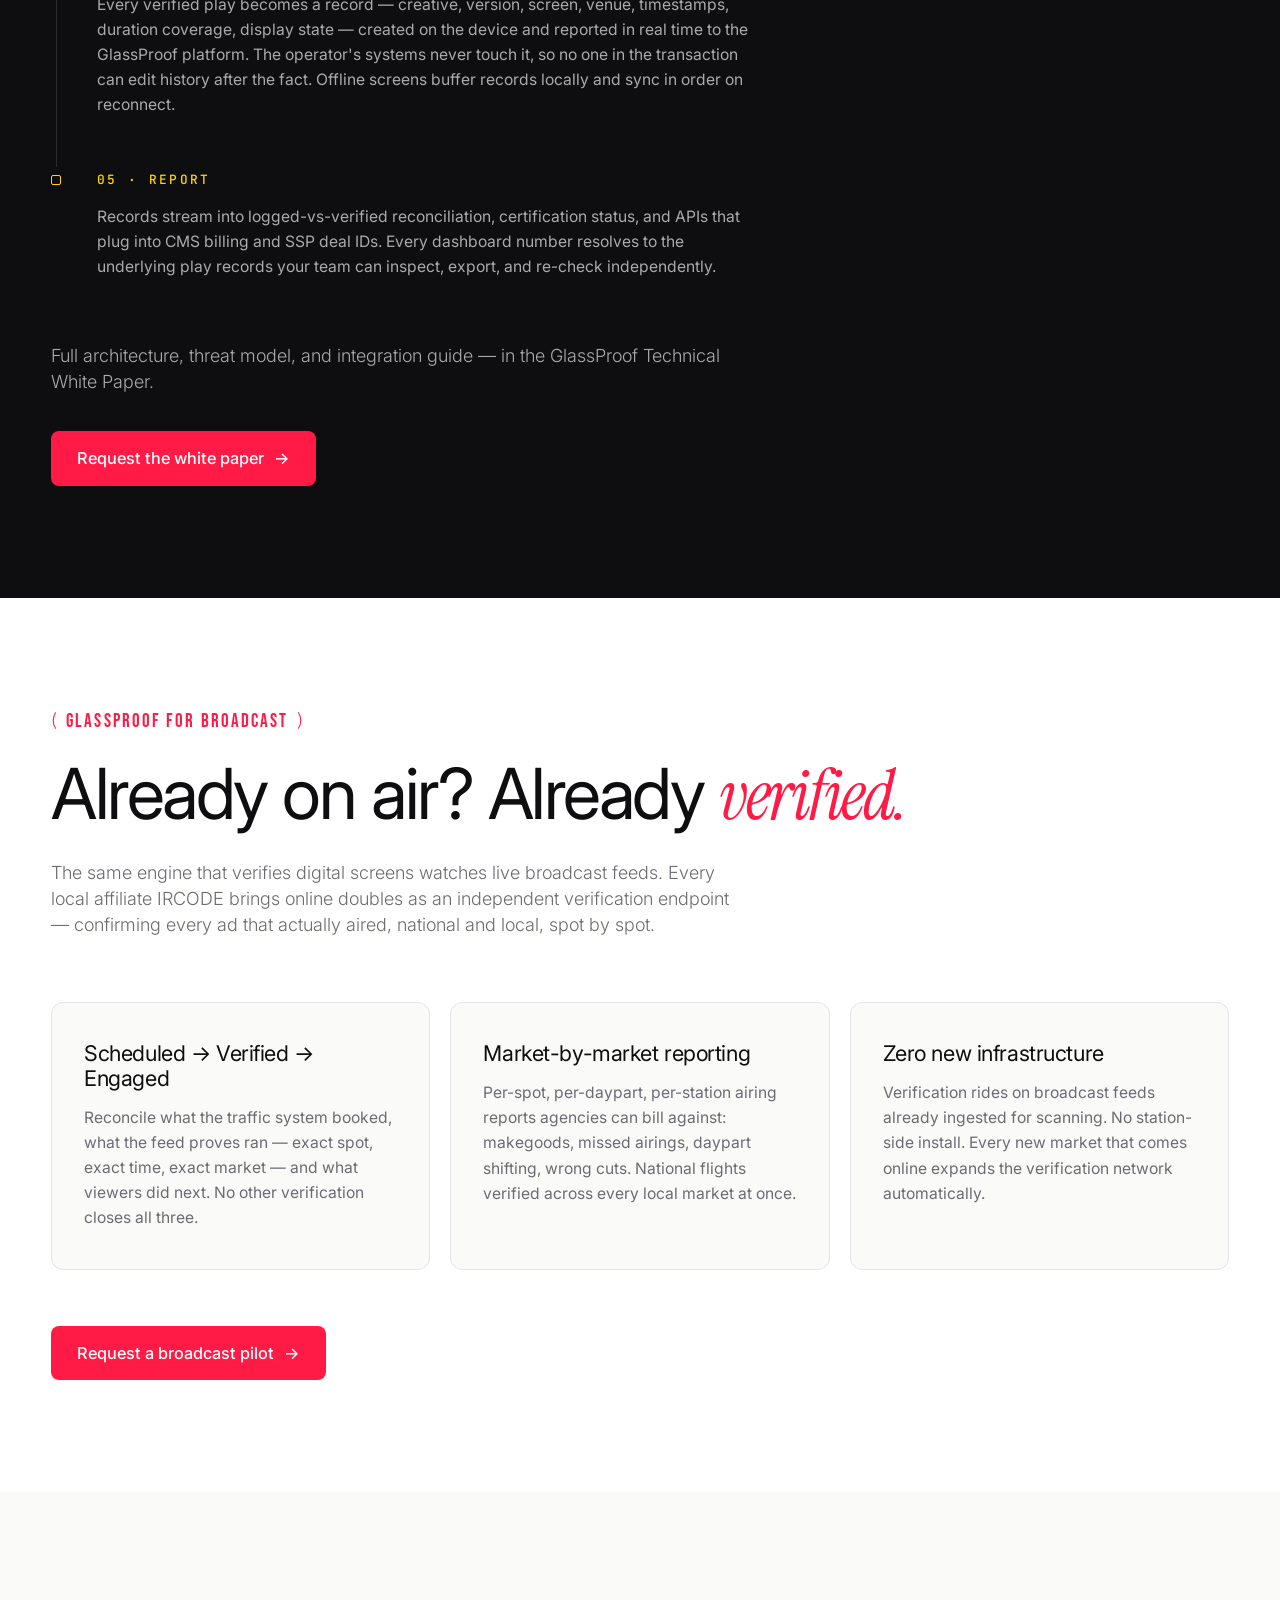
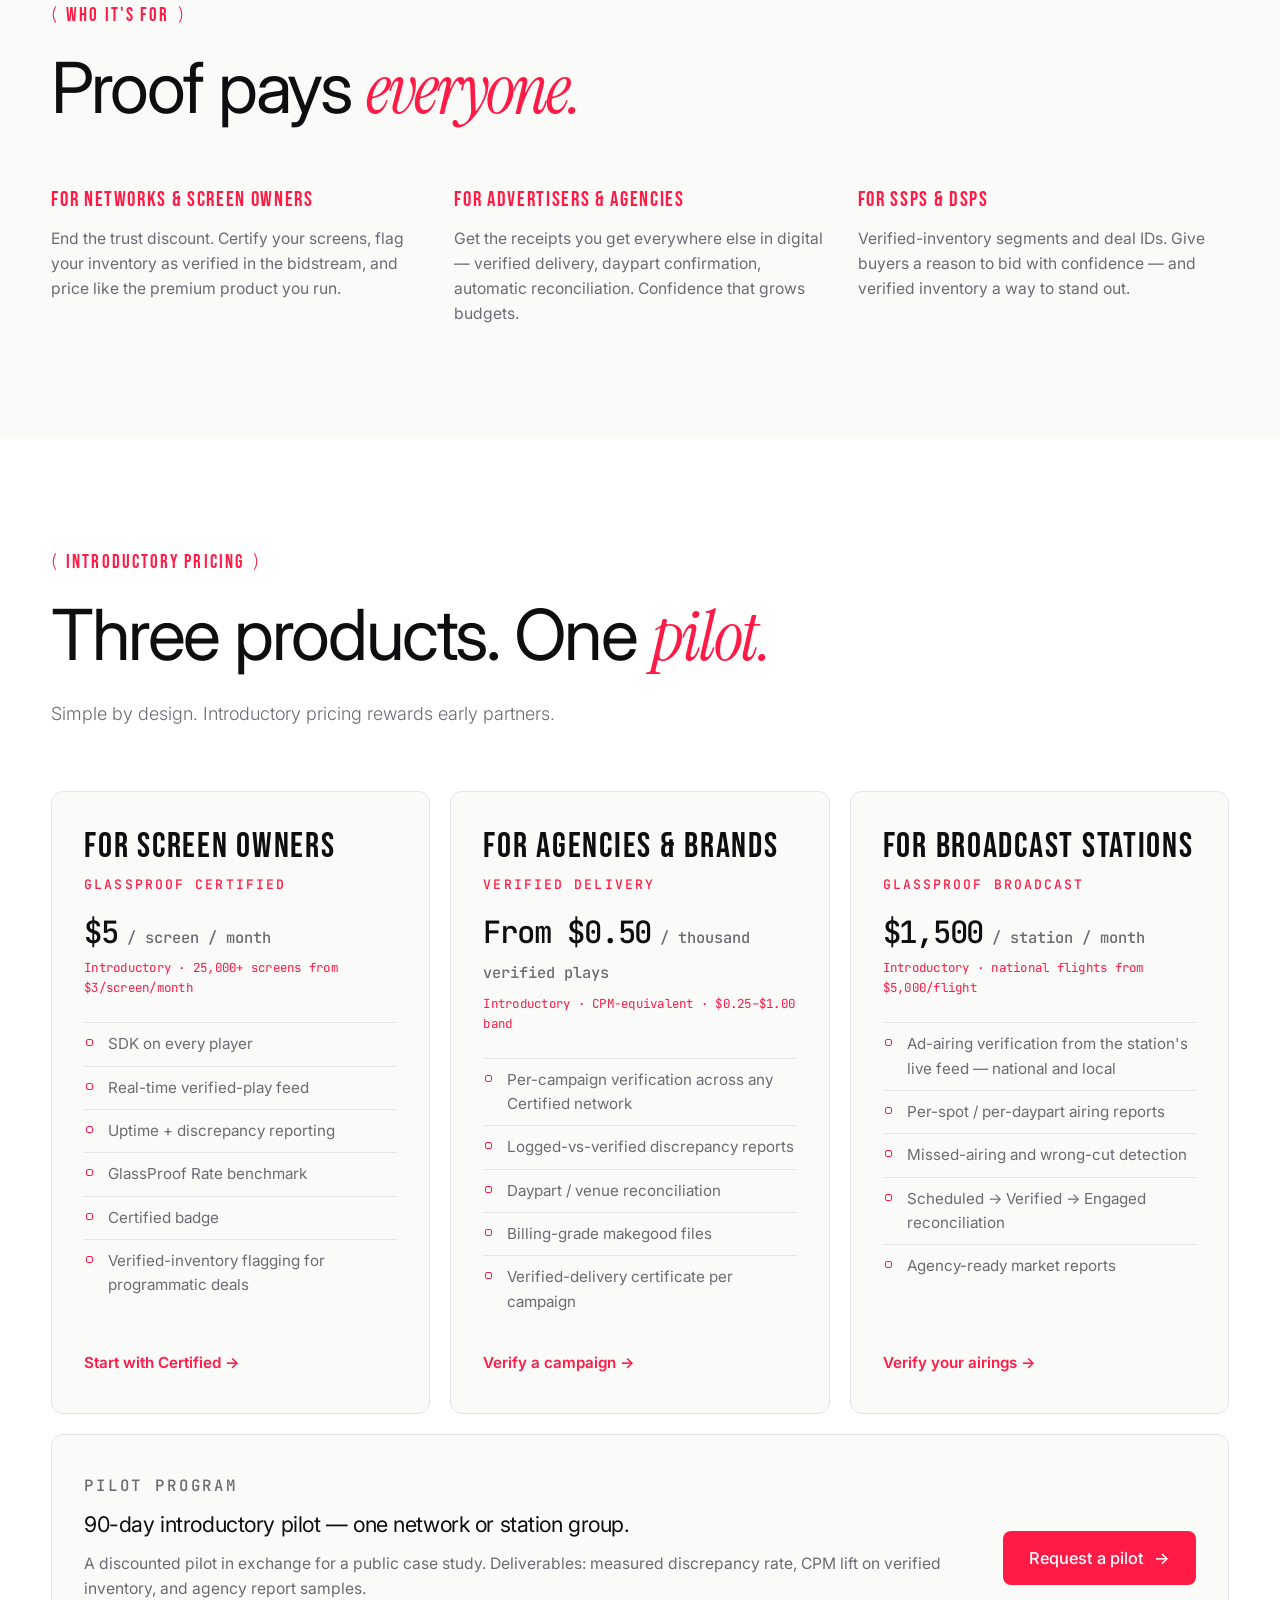
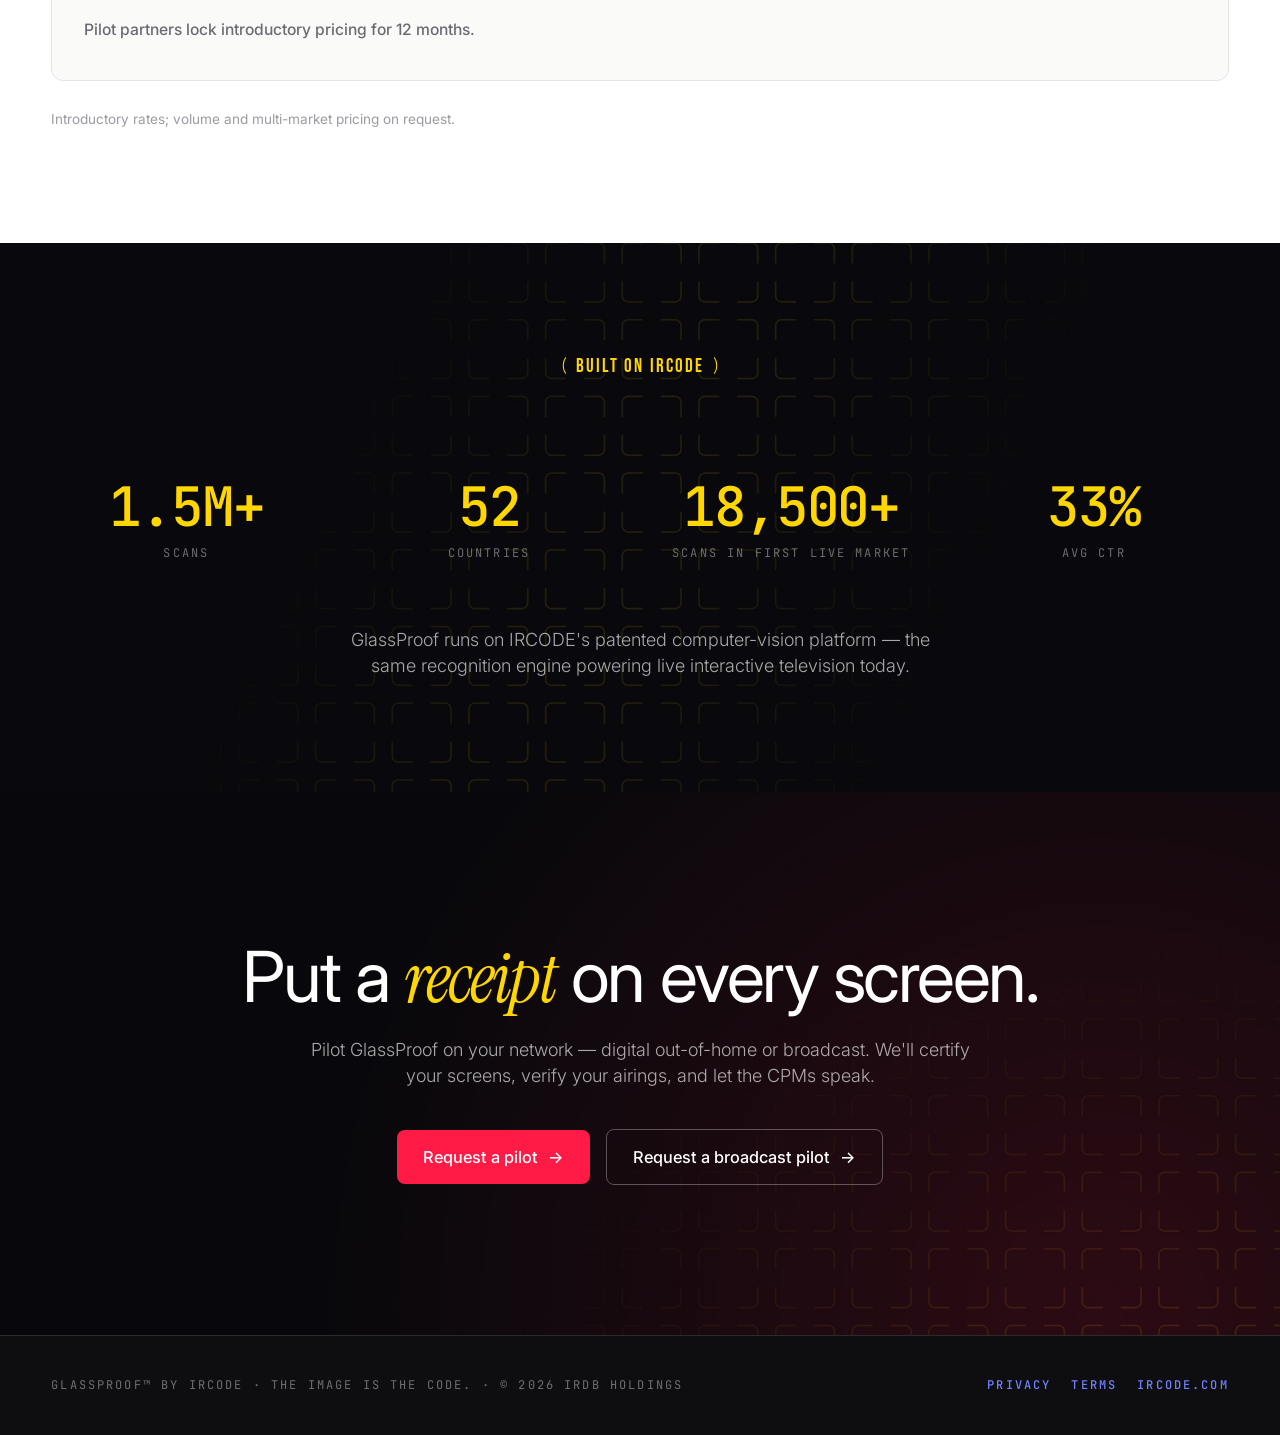
==== commit 7baf1847: "Hero: full logo lockup captured in reticle brackets with brand-spec motion (pulse ring, scan sweep, " ====
--- a/index.html
+++ b/index.html
@@ -9,6 +9,11 @@
   <meta property="og:description" content="Independent ad verification for Digital Out-of-Home (DOOH) screens and broadcast television. No tags. No new hardware. No creative changes. Proof that lets great inventory price like it.">
   <meta property="og:type" content="website">
   <meta name="theme-color" content="#0E0E10">
+  <link rel="icon" href="favicon.ico" sizes="32x32">
+  <link rel="icon" type="image/png" sizes="16x16" href="assets/logo/glassproof-icon-16.png">
+  <link rel="icon" type="image/png" sizes="32x32" href="assets/logo/glassproof-icon-32.png">
+  <link rel="icon" type="image/png" sizes="192x192" href="assets/logo/glassproof-icon-192.png">
+  <link rel="apple-touch-icon" href="assets/logo/glassproof-icon-512.png">
   <link rel="preconnect" href="https://fonts.googleapis.com">
   <link rel="preconnect" href="https://fonts.gstatic.com" crossorigin>
   <link href="https://fonts.googleapis.com/css2?family=Bebas+Neue&family=Inter:wght@300;400;500;600;700&family=Instrument+Serif:ital@0;1&family=JetBrains+Mono:wght@400;500;700&display=swap" rel="stylesheet">
@@ -20,7 +25,7 @@
   <!-- ─── Header ─────────────────────────────────────────── -->
   <header class="site-header">
     <div class="container header-inner">
-      <a href="#top" class="wordmark" aria-label="GlassProof — back to top">GLASSPROOF<span class="tm">™</span></a>
+      <a href="#top" class="wordmark" aria-label="GlassProof — back to top"><img class="wordmark-icon" src="assets/logo/glassproof-icon.svg" alt="" width="30" height="30"><span class="wm-txt">GLASSPROOF<span class="tm">™</span></span></a>
       <nav class="header-nav" aria-label="Primary">
         <a href="#how-it-works" class="nav-link">How it works</a>
         <a href="#product" class="nav-link">Product</a>
@@ -50,6 +55,9 @@
           </div>
           <figure class="hero-device" data-reveal aria-hidden="true">
             <img class="device-sweep" src="assets/scan-sweep_yellow_16x9.png" alt="" loading="eager">
+            <span class="device-pulse"></span>
+            <img class="device-logo" src="assets/logo/glassproof-logo-mono-white.svg" alt="" loading="eager">
+            <span class="device-scan"></span>
             <img class="device-reticle" src="assets/reticle-frame_yellow_16x9.svg" alt="">
           </figure>
         </div>
@@ -375,7 +383,11 @@
   <footer class="site-footer surface dark">
     <div class="container footer-inner">
       <p>GLASSPROOF™ by IRCODE · The image is the code. · © 2026 IRDB Holdings</p>
-      <a href="https://ircode.com" class="footer-link">ircode.com</a>
+      <nav class="footer-links" aria-label="Legal">
+        <a href="privacy.html" class="footer-link">Privacy</a>
+        <a href="terms.html" class="footer-link">Terms</a>
+        <a href="https://ircode.com" class="footer-link">ircode.com</a>
+      </nav>
     </div>
   </footer>
 
--- a/styles.css
+++ b/styles.css
@@ -181,12 +181,25 @@
 }
 
 .wordmark {
+  display: flex;
+  align-items: center;
+  gap: 10px;
   font-family: var(--font-eyebrow);
   font-weight: 400;
   font-size: 1.35rem;
   letter-spacing: 0.14em;
   color: #FFFFFF;
   text-decoration: none;
+}
+
+.wordmark-icon {
+  width: 30px;
+  height: 30px;
+  display: block;
+  flex: none;
+}
+
+.wordmark .wm-txt {
   padding-top: 3px;   /* Bebas optical baseline */
 }
 
@@ -281,6 +294,98 @@
   inset: 0;
   width: 100%;
   height: 100%;
+}
+
+/* Full logo lockup "captured" inside the reticle brackets.
+   Bracket inner area is ~61.5% x ~64.3% of the card; the near-square
+   lockup (1000x888) is height-bound, so 34.5% card width = ~56% of the
+   bracket inner width and clears all four brackets top and bottom. */
+.hero-device .device-logo {
+  position: absolute;
+  left: 50%;
+  top: 50%;
+  width: 34.5%;
+  height: auto;
+  transform: translate(-50%, -50%);
+}
+
+/* Brand scan-sweep overlay (BRAND-GUIDELINES-v2 §09): yellow gradient
+   band sliding -120% → +120% at 950ms, mix-blend-mode screen. Base
+   transform parks it off-card so it is invisible without JS/animation. */
+.device-scan {
+  position: absolute;
+  inset: 0;
+  background: linear-gradient(
+    115deg,
+    transparent 32%,
+    rgba(255, 214, 0, 0.22) 45%,
+    rgba(255, 214, 0, 0.5) 50%,
+    rgba(255, 214, 0, 0.22) 55%,
+    transparent 68%
+  );
+  mix-blend-mode: screen;
+  transform: translate3d(-120%, 0, 0);
+  pointer-events: none;
+}
+
+/* Brand pulse ring (§09, "the system is actively looking"): faint yellow
+   ring behind the logo, scale 1 → 1.18, opacity 0.45 → 0, 2.8s infinite.
+   Base opacity 0 so the no-JS / reduced-motion state stays clean. */
+.device-pulse {
+  position: absolute;
+  left: 50%;
+  top: 50%;
+  width: 40%;
+  aspect-ratio: 1 / 1;
+  border-radius: 50%;
+  border: 2px solid var(--yellow);
+  transform: translate(-50%, -50%);
+  opacity: 0;
+  pointer-events: none;
+}
+
+/* Capture sequence — plays once when the hero reveals (.in from reveal.js),
+   then settles into the brand pulse-ring idle. Transform/opacity/filter only.
+   Brand reveal choreography (§10): figure itself rises via [data-reveal]
+   (700ms ease-expo); children stagger 150ms — scan pass at 0.1s, bracket
+   lock at 0.25s, logo materialize at 0.4s; pulse idle from 1.2s. The scan
+   pass occupies the first 950ms of a 7s loop (13.57%) for a slow ambient
+   recurrence; between passes the band holds off-card. */
+@keyframes device-scan-pass {
+  0%      { transform: translate3d(-120%, 0, 0); }
+  13.57%  { transform: translate3d(120%, 0, 0); }
+  100%    { transform: translate3d(120%, 0, 0); }
+}
+
+@keyframes device-reticle-lock {
+  from { transform: scale(1.04); }
+  to   { transform: scale(1); }
+}
+
+@keyframes device-logo-materialize {
+  from { opacity: 0; transform: translate(-50%, -50%) scale(0.92); filter: blur(10px); }
+  to   { opacity: 1; transform: translate(-50%, -50%) scale(1); filter: blur(0); }
+}
+
+@keyframes device-pulse {
+  from { opacity: 0.45; transform: translate(-50%, -50%) scale(1); }
+  to   { opacity: 0;    transform: translate(-50%, -50%) scale(1.18); }
+}
+
+.js .hero-device.in .device-scan {
+  animation: device-scan-pass 7s var(--ease-quart) 0.1s infinite;
+}
+
+.js .hero-device.in .device-reticle {
+  animation: device-reticle-lock 0.45s var(--ease-overshoot) 0.25s both;
+}
+
+.js .hero-device.in .device-logo {
+  animation: device-logo-materialize 0.7s var(--ease-expo) 0.4s both;
+}
+
+.js .hero-device.in .device-pulse {
+  animation: device-pulse 2.8s var(--ease-quart) 1.2s infinite;
 }
 
 @media (max-width: 900px) {
@@ -932,6 +1037,79 @@
 
 .footer-link:hover, .footer-link:focus-visible { color: #FFFFFF; }
 
+.footer-links {
+  display: flex;
+  align-items: center;
+  gap: 20px;
+}
+
+/* ─── Legal pages (privacy.html / terms.html) ────────────── */
+
+.legal-page { padding: 150px 0 110px; }
+
+.legal-container { max-width: 860px; }
+
+.legal-title {
+  font-size: clamp(38px, 5vw, 64px);
+  font-weight: 400;
+  letter-spacing: -0.035em;
+  line-height: 1.02;
+  margin: 22px 0 14px;
+}
+
+.legal-date {
+  font-family: var(--font-mono);
+  font-size: 0.75rem;
+  font-weight: 500;
+  text-transform: uppercase;
+  letter-spacing: 0.18em;
+  color: var(--s-faint);
+  margin: 0 0 8px;
+}
+
+.legal-note {
+  color: var(--s-mute);
+  font-size: 0.92rem;
+  margin: 0;
+}
+
+.legal-body {
+  margin-top: 44px;
+  font-size: 0.98rem;
+  color: var(--s-mute);
+}
+
+.legal-body h2 {
+  font-size: clamp(22px, 2vw, 27px);
+  font-weight: 500;
+  letter-spacing: -0.02em;
+  line-height: 1.15;
+  max-width: none;
+  margin: 52px 0 16px;
+  color: var(--s-text);
+}
+
+.legal-body h3 {
+  font-size: 1.05rem;
+  font-weight: 600;
+  margin: 30px 0 10px;
+  color: var(--s-text);
+}
+
+.legal-body p { margin: 0 0 14px; }
+.legal-body ul { margin: 0 0 14px; padding-left: 22px; }
+.legal-body li { margin: 6px 0; }
+.legal-body strong { color: var(--s-text); font-weight: 600; }
+
+.legal-body a {
+  color: var(--spectral);
+  text-decoration: underline;
+  text-underline-offset: 2px;
+  transition: color 0.35s var(--ease-quart);
+}
+
+.legal-body a:hover, .legal-body a:focus-visible { color: var(--spectral-deep); }
+
 /* ─── Reveal animations (JS-enhanced; content visible without JS) ── */
 
 .js [data-reveal] {
@@ -953,6 +1131,12 @@
     transition: none;
   }
   .btn, .tier-card { transition: none; }
+  .js .hero-device.in .device-scan,
+  .js .hero-device.in .device-reticle,
+  .js .hero-device.in .device-logo,
+  .js .hero-device.in .device-pulse {
+    animation: none;
+  }
 }
 
 /* ─── Mobile refinements ─────────────────────────────────── */
